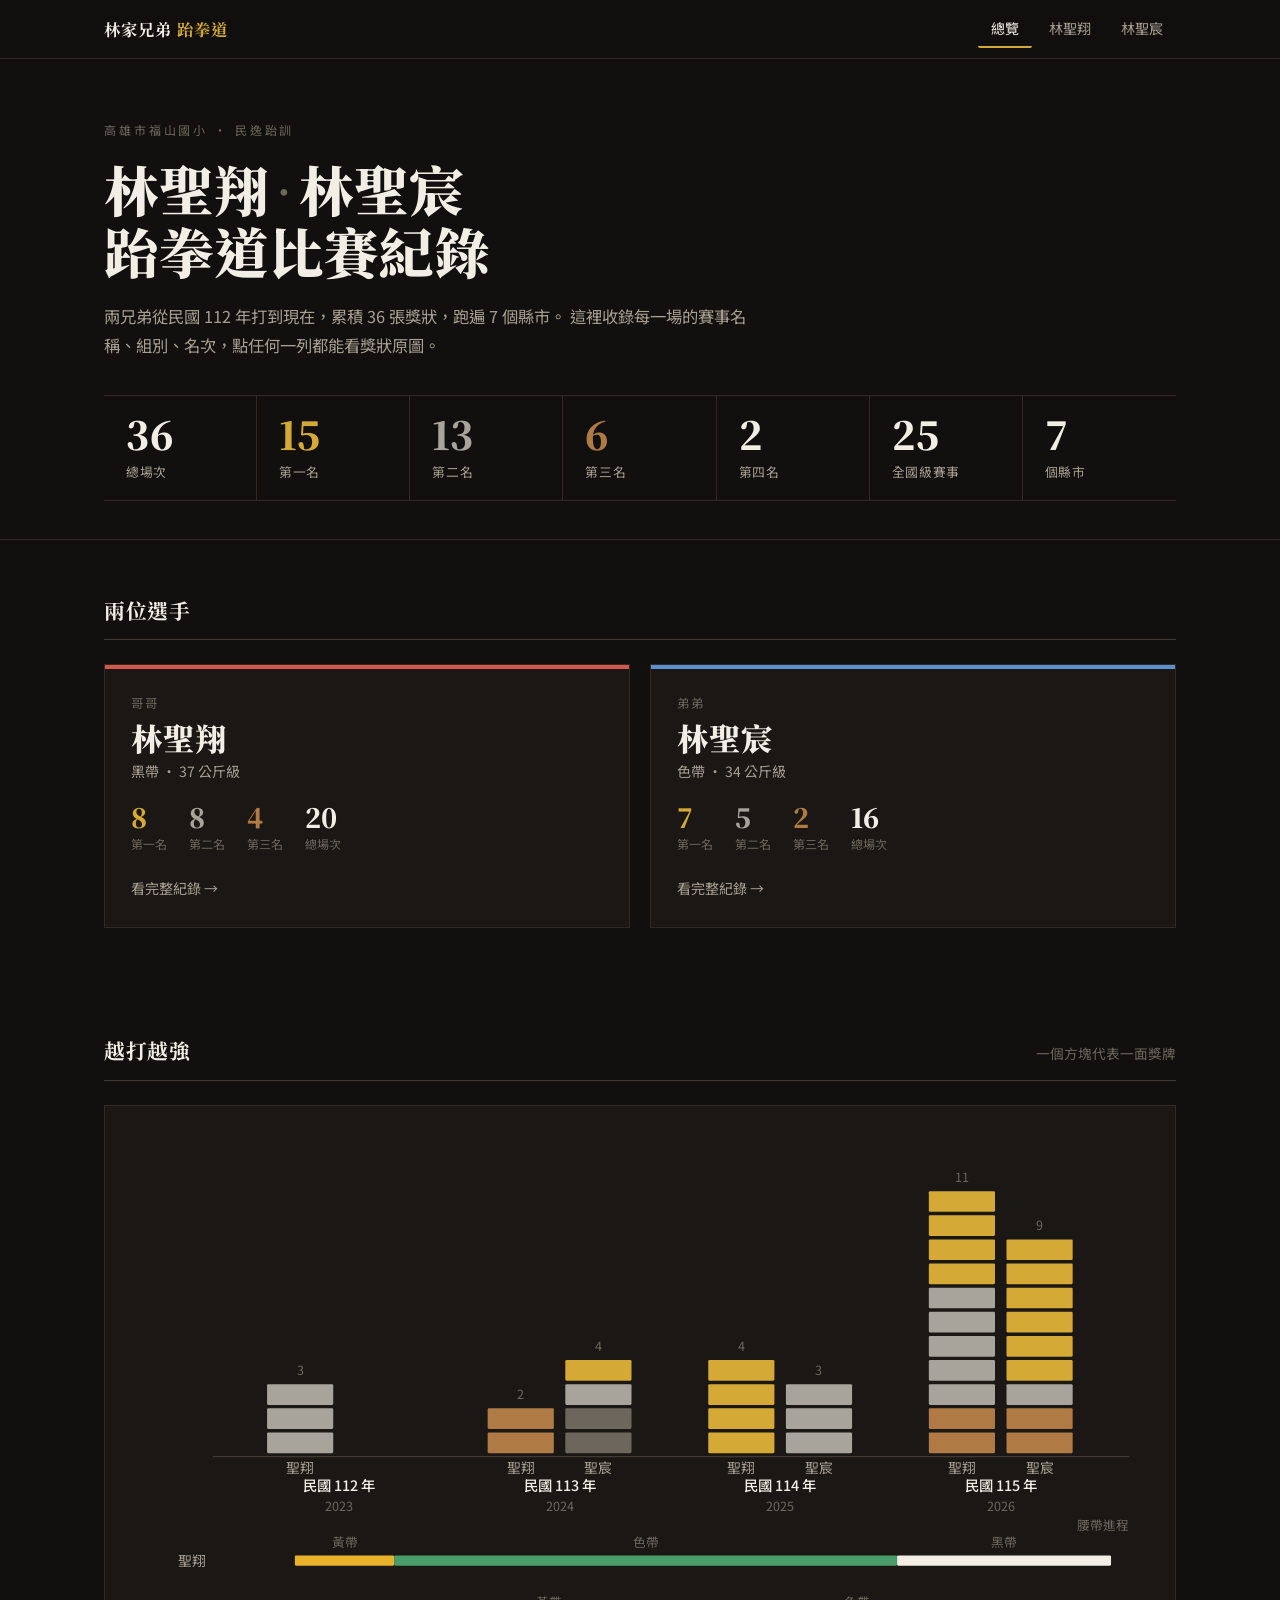
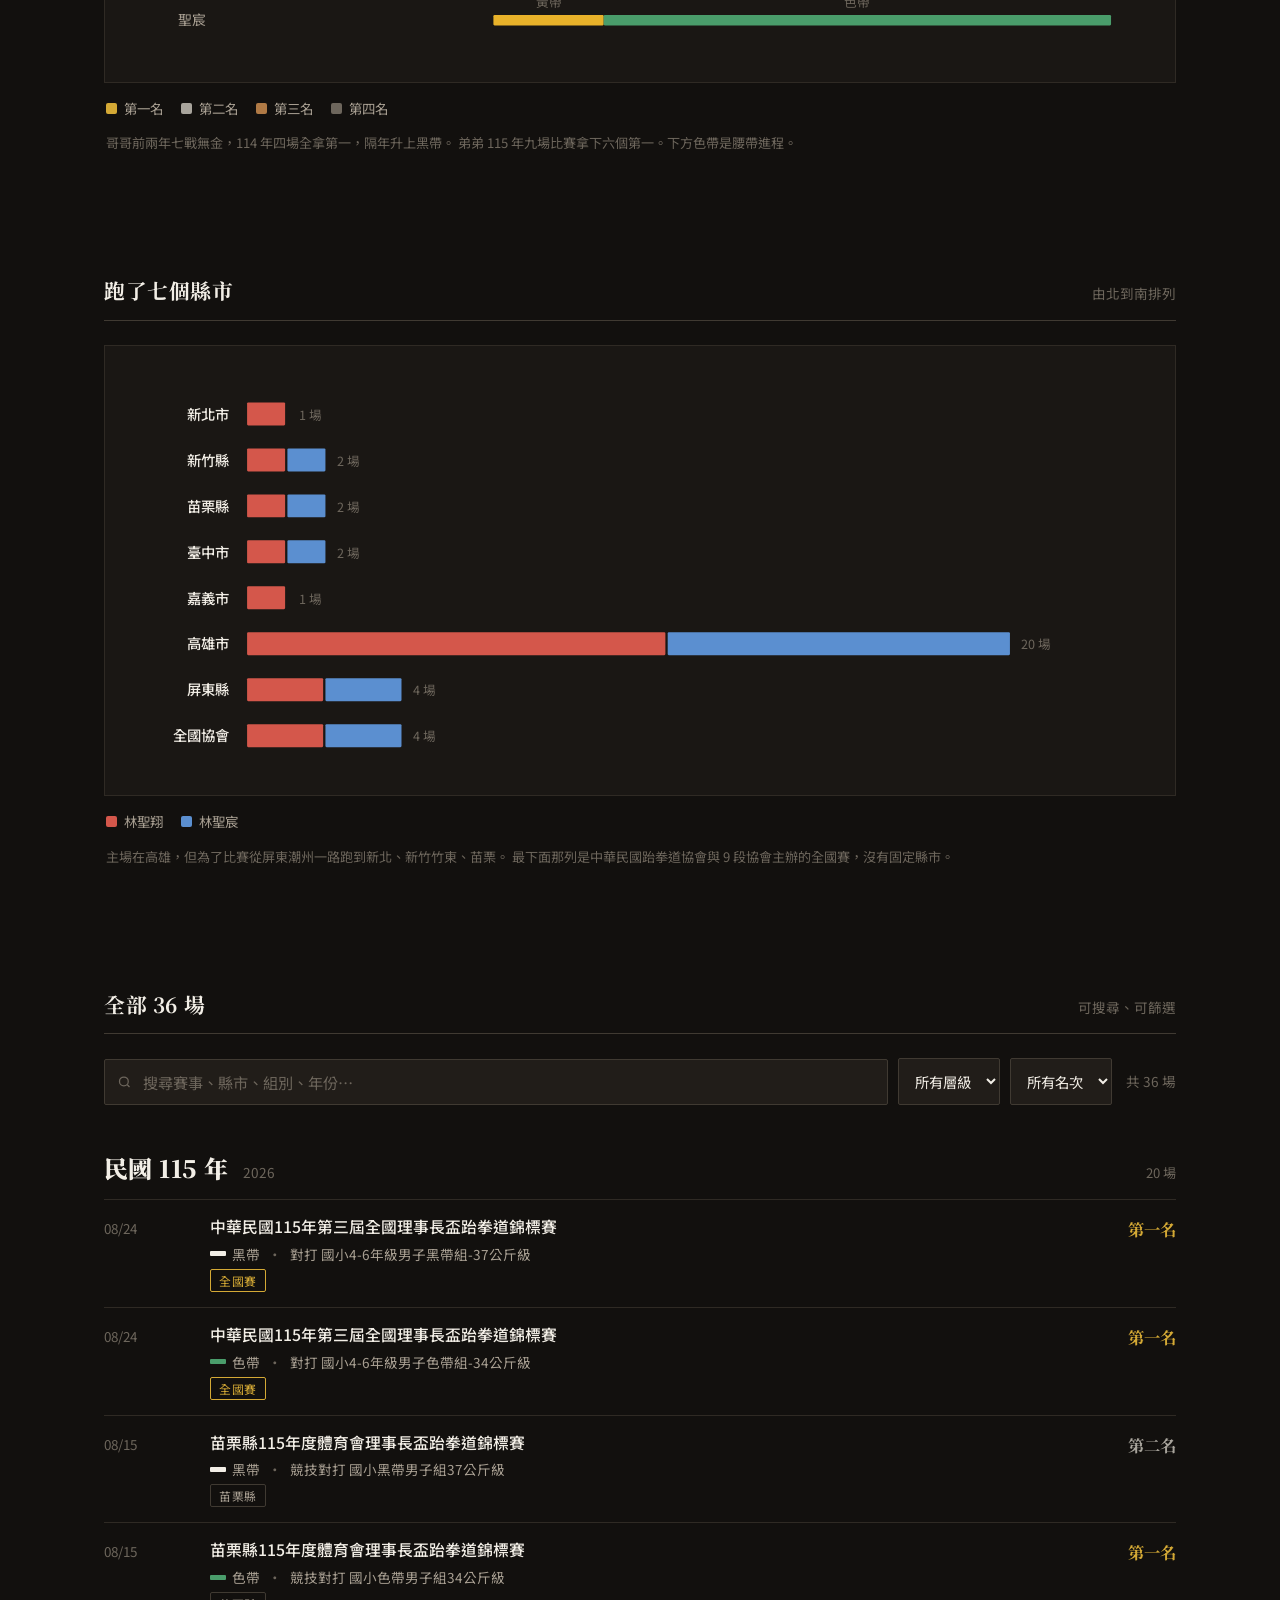
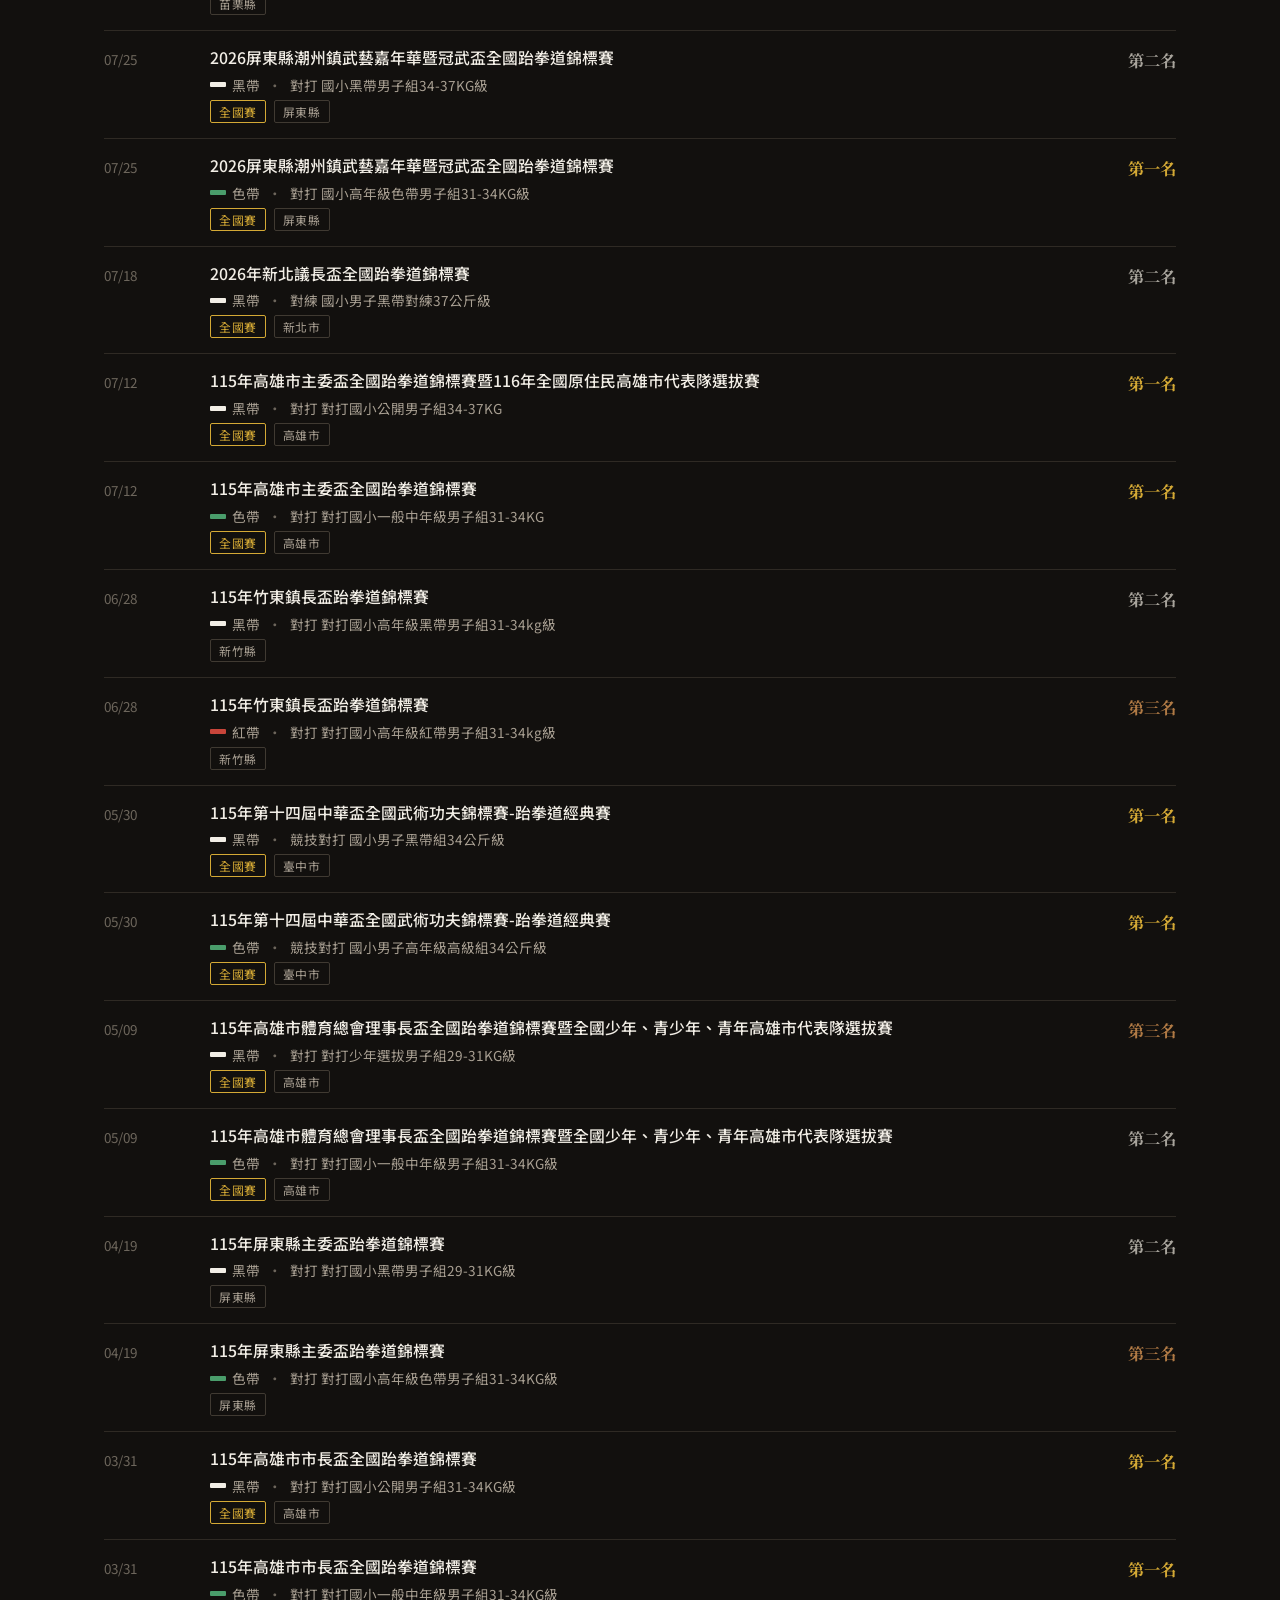
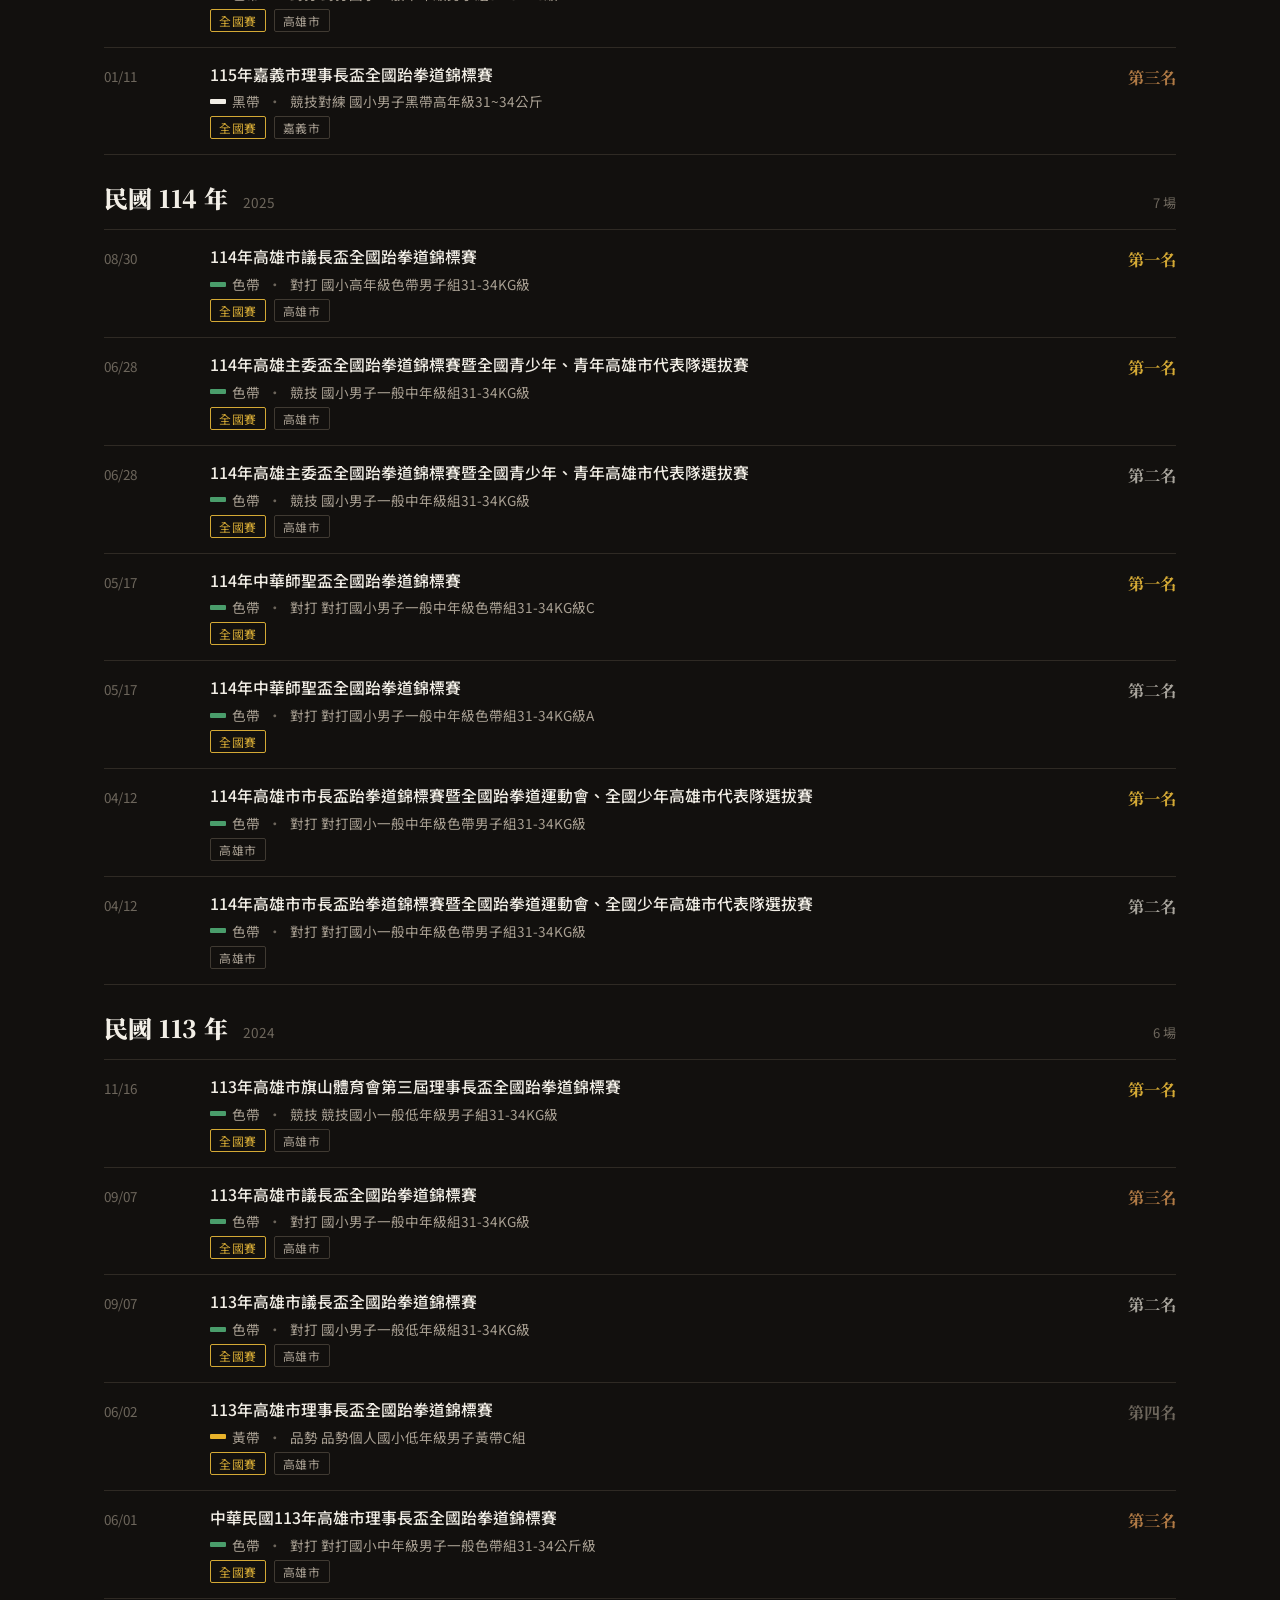
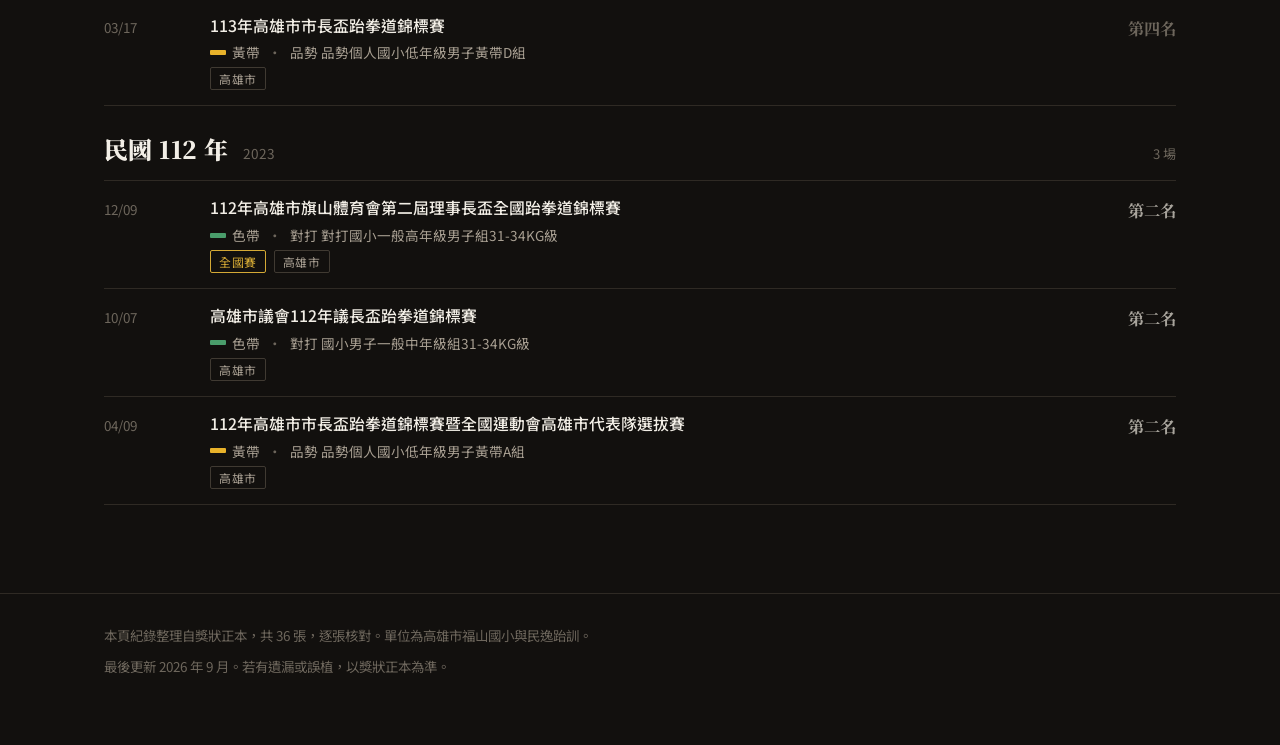
==== docs/index.html @ 6fa34983 "改用 docs 資料夾以支援 GitHub Pages，並加上 SEO 設定 - site/ 改名為 docs/（GitHub Pages 只認根目錄或 docs） - 新圖表：獎牌堆疊 + 腰帶進程" ====
<!doctype html>
<html lang="zh-Hant-TW">
<head>
<meta charset="utf-8">
<meta name="viewport" content="width=device-width,initial-scale=1">
<title>林聖翔 林聖宸 跆拳道比賽紀錄</title>
<meta name="description" content="高雄市福山國小、民逸跆訓，林聖翔與林聖宸兩兄弟民國 112 至 115 年跆拳道比賽獲獎紀錄，共 36 場，橫跨 7 個縣市。每一場都附獎狀原圖。">
<meta property="og:title" content="林聖翔 林聖宸 跆拳道比賽紀錄">
<meta property="og:description" content="高雄市福山國小、民逸跆訓，林聖翔與林聖宸兩兄弟民國 112 至 115 年跆拳道比賽獲獎紀錄，共 36 場，橫跨 7 個縣市。每一場都附獎狀原圖。">
<meta property="og:type" content="profile">
<meta name="robots" content="index,follow">
<link rel="preconnect" href="https://fonts.gstatic.com" crossorigin><link rel="stylesheet" href="https://fonts.googleapis.com/css2?family=Noto+Serif+TC:wght@700;900&family=Noto+Sans+TC:wght@400;500;700&display=swap">
<link rel="canonical" href="https://ruru02044567.github.io/lin-brothers-taekwondo/index.html">
<script type="application/ld+json">{"@context": "https://schema.org", "@type": "WebSite", "name": "林聖翔 林聖宸 跆拳道比賽紀錄", "url": "https://ruru02044567.github.io/lin-brothers-taekwondo/", "inLanguage": "zh-Hant-TW", "about": [{"@type": "Person", "name": "林聖翔"}, {"@type": "Person", "name": "林聖宸"}], "description": "高雄市福山國小、民逸跆訓，林聖翔與林聖宸兩兄弟民國 112 至 115 年跆拳道比賽獲獎紀錄，共 36 場，橫跨 7 個縣市，每一場都附獎狀原圖。"}</script>
<link rel="stylesheet" href="style.css">
</head>
<body>
<header class="topbar"><div class="wrap">
<div class="brand">林家兄弟 <span>跆拳道</span></div>
<nav class="navlinks"><a href="index.html" class="on">總覽</a><a href="lin-sheng-xiang.html">林聖翔</a><a href="lin-sheng-chen.html">林聖宸</a></nav>
</div></header>
<div class="hero"><div class="wrap">
<div class="eyebrow">高雄市福山國小 · 民逸跆訓</div>
<h1>林聖翔<span class="sep">·</span>林聖宸<br>跆拳道比賽紀錄</h1>
<p class="sub">兩兄弟從民國 112 年打到現在，累積 36 張獎狀，跑遍 7 個縣市。
這裡收錄每一場的賽事名稱、組別、名次，點任何一列都能看獎狀原圖。</p>
<div class="stats"><div class="stat"><div class="n">36</div><div class="k">總場次</div></div><div class="stat g"><div class="n">15</div><div class="k">第一名</div></div><div class="stat s"><div class="n">13</div><div class="k">第二名</div></div><div class="stat b"><div class="n">6</div><div class="k">第三名</div></div><div class="stat "><div class="n">2</div><div class="k">第四名</div></div><div class="stat"><div class="n">25</div><div class="k">全國級賽事</div></div><div class="stat"><div class="n">7</div><div class="k">個縣市</div></div></div>
</div></div>

<section><div class="wrap">
<div class="sec-head"><h2>兩位選手</h2></div>
<div class="people"><a class="person h" href="lin-sheng-xiang.html"><div class="role">哥哥</div><div class="nm">林聖翔</div><div class="cur">黑帶 · 37 公斤級</div><div class="med"><div><span class="v r1">8</span><span class="l">第一名</span></div><div><span class="v r2">8</span><span class="l">第二名</span></div><div><span class="v r3">4</span><span class="l">第三名</span></div><div><span class="v">20</span><span class="l">總場次</span></div></div><div class="go">看完整紀錄 &rarr;</div></a><a class="person c" href="lin-sheng-chen.html"><div class="role">弟弟</div><div class="nm">林聖宸</div><div class="cur">色帶 · 34 公斤級</div><div class="med"><div><span class="v r1">7</span><span class="l">第一名</span></div><div><span class="v r2">5</span><span class="l">第二名</span></div><div><span class="v r3">2</span><span class="l">第三名</span></div><div><span class="v">16</span><span class="l">總場次</span></div></div><div class="go">看完整紀錄 &rarr;</div></a></div>
</div></section>

<section><div class="wrap">
<div class="sec-head"><h2>越打越強</h2><span class="hint">一個方塊代表一面獎牌</span></div>
<div class="fig"><svg viewBox="0 0 900 470" role="img" aria-label="兩兄弟逐年獎牌數與腰帶進程">
<line class="ax" x1="78" y1="286" x2="876" y2="286"/>
<text class="lbl" x="188.0" y="316" text-anchor="middle">民國 112 年</text>
<text class="sm" x="188.0" y="333" text-anchor="middle">2023</text>
<rect x="125.4" y="265.0" width="57.6" height="18" fill="var(--silver)" rx="1"/>
<rect x="125.4" y="244.0" width="57.6" height="18" fill="var(--silver)" rx="1"/>
<rect x="125.4" y="223.0" width="57.6" height="18" fill="var(--silver)" rx="1"/>
<text class="sm" x="154.2" y="215.0" text-anchor="middle">3</text>
<text x="154.2" y="300" text-anchor="middle" font-size="11" fill="var(--hong)">聖翔</text>
<text class="lbl" x="380.0" y="316" text-anchor="middle">民國 113 年</text>
<text class="sm" x="380.0" y="333" text-anchor="middle">2024</text>
<rect x="317.4" y="265.0" width="57.6" height="18" fill="var(--bronze)" rx="1"/>
<rect x="317.4" y="244.0" width="57.6" height="18" fill="var(--bronze)" rx="1"/>
<text class="sm" x="346.2" y="236.0" text-anchor="middle">2</text>
<text x="346.2" y="300" text-anchor="middle" font-size="11" fill="var(--hong)">聖翔</text>
<rect x="385.0" y="265.0" width="57.6" height="18" fill="var(--ink3)" rx="1"/>
<rect x="385.0" y="244.0" width="57.6" height="18" fill="var(--ink3)" rx="1"/>
<rect x="385.0" y="223.0" width="57.6" height="18" fill="var(--silver)" rx="1"/>
<rect x="385.0" y="202.0" width="57.6" height="18" fill="var(--gold)" rx="1"/>
<text class="sm" x="413.8" y="194.0" text-anchor="middle">4</text>
<text x="413.8" y="300" text-anchor="middle" font-size="11" fill="var(--chung)">聖宸</text>
<text class="lbl" x="572.0" y="316" text-anchor="middle">民國 114 年</text>
<text class="sm" x="572.0" y="333" text-anchor="middle">2025</text>
<rect x="509.4" y="265.0" width="57.6" height="18" fill="var(--gold)" rx="1"/>
<rect x="509.4" y="244.0" width="57.6" height="18" fill="var(--gold)" rx="1"/>
<rect x="509.4" y="223.0" width="57.6" height="18" fill="var(--gold)" rx="1"/>
<rect x="509.4" y="202.0" width="57.6" height="18" fill="var(--gold)" rx="1"/>
<text class="sm" x="538.2" y="194.0" text-anchor="middle">4</text>
<text x="538.2" y="300" text-anchor="middle" font-size="11" fill="var(--hong)">聖翔</text>
<rect x="577.0" y="265.0" width="57.6" height="18" fill="var(--silver)" rx="1"/>
<rect x="577.0" y="244.0" width="57.6" height="18" fill="var(--silver)" rx="1"/>
<rect x="577.0" y="223.0" width="57.6" height="18" fill="var(--silver)" rx="1"/>
<text class="sm" x="605.8" y="215.0" text-anchor="middle">3</text>
<text x="605.8" y="300" text-anchor="middle" font-size="11" fill="var(--chung)">聖宸</text>
<text class="lbl" x="764.0" y="316" text-anchor="middle">民國 115 年</text>
<text class="sm" x="764.0" y="333" text-anchor="middle">2026</text>
<rect x="701.4" y="265.0" width="57.6" height="18" fill="var(--bronze)" rx="1"/>
<rect x="701.4" y="244.0" width="57.6" height="18" fill="var(--bronze)" rx="1"/>
<rect x="701.4" y="223.0" width="57.6" height="18" fill="var(--silver)" rx="1"/>
<rect x="701.4" y="202.0" width="57.6" height="18" fill="var(--silver)" rx="1"/>
<rect x="701.4" y="181.0" width="57.6" height="18" fill="var(--silver)" rx="1"/>
<rect x="701.4" y="160.0" width="57.6" height="18" fill="var(--silver)" rx="1"/>
<rect x="701.4" y="139.0" width="57.6" height="18" fill="var(--silver)" rx="1"/>
<rect x="701.4" y="118.0" width="57.6" height="18" fill="var(--gold)" rx="1"/>
<rect x="701.4" y="97.0" width="57.6" height="18" fill="var(--gold)" rx="1"/>
<rect x="701.4" y="76.0" width="57.6" height="18" fill="var(--gold)" rx="1"/>
<rect x="701.4" y="55.0" width="57.6" height="18" fill="var(--gold)" rx="1"/>
<text class="sm" x="730.2" y="47.0" text-anchor="middle">11</text>
<text x="730.2" y="300" text-anchor="middle" font-size="11" fill="var(--hong)">聖翔</text>
<rect x="769.0" y="265.0" width="57.6" height="18" fill="var(--bronze)" rx="1"/>
<rect x="769.0" y="244.0" width="57.6" height="18" fill="var(--bronze)" rx="1"/>
<rect x="769.0" y="223.0" width="57.6" height="18" fill="var(--silver)" rx="1"/>
<rect x="769.0" y="202.0" width="57.6" height="18" fill="var(--gold)" rx="1"/>
<rect x="769.0" y="181.0" width="57.6" height="18" fill="var(--gold)" rx="1"/>
<rect x="769.0" y="160.0" width="57.6" height="18" fill="var(--gold)" rx="1"/>
<rect x="769.0" y="139.0" width="57.6" height="18" fill="var(--gold)" rx="1"/>
<rect x="769.0" y="118.0" width="57.6" height="18" fill="var(--gold)" rx="1"/>
<rect x="769.0" y="97.0" width="57.6" height="18" fill="var(--gold)" rx="1"/>
<text class="sm" x="797.8" y="89.0" text-anchor="middle">9</text>
<text x="797.8" y="300" text-anchor="middle" font-size="11" fill="var(--chung)">聖宸</text>
<text class="sm" x="876" y="350" text-anchor="end">腰帶進程</text>
<rect x="149.6" y="372" width="86.4" height="9" fill="#e8b22a" rx="1"/>
<text class="sm" x="192.8" y="365" text-anchor="middle">黃帶</text>
<rect x="236.0" y="372" width="437.8" height="9" fill="#4a9d6b" rx="1"/>
<text class="sm" x="454.9" y="365" text-anchor="middle">色帶</text>
<rect x="673.8" y="372" width="186.2" height="9" fill="#f2eee6" rx="1"/>
<text class="sm" x="766.9" y="365" text-anchor="middle">黑帶</text>
<text x="72" y="381" text-anchor="end" font-size="11.5" fill="var(--hong)">聖翔</text>
<rect x="322.4" y="424" width="96.0" height="9" fill="#e8b22a" rx="1"/>
<text class="sm" x="370.4" y="417" text-anchor="middle">黃帶</text>
<rect x="418.4" y="424" width="441.6" height="9" fill="#4a9d6b" rx="1"/>
<text class="sm" x="639.2" y="417" text-anchor="middle">色帶</text>
<text x="72" y="433" text-anchor="end" font-size="11.5" fill="var(--chung)">聖宸</text>
</svg></div>
<div class="legend">
<span><i style="background:var(--gold)"></i>第一名</span>
<span><i style="background:var(--silver)"></i>第二名</span>
<span><i style="background:var(--bronze)"></i>第三名</span>
<span><i style="background:var(--ink3)"></i>第四名</span>
</div>
<p class="figcap">哥哥前兩年七戰無金，114 年四場全拿第一，隔年升上黑帶。
弟弟 115 年九場比賽拿下六個第一。下方色帶是腰帶進程。</p>
</div></section>

<section><div class="wrap">
<div class="sec-head"><h2>跑了七個縣市</h2><span class="hint">由北到南排列</span></div>
<div class="fig"><svg viewBox="0 0 900 360" role="img" aria-label="各縣市比賽場次">
<text class="lbl" x="92" y="45" text-anchor="end">新北市</text>
<rect x="108" y="30" width="33.1" height="20" fill="var(--hong)" rx="1"/>
<text class="sm" x="153.1" y="45">1 場</text>
<text class="lbl" x="92" y="85" text-anchor="end">新竹縣</text>
<rect x="108" y="70" width="33.1" height="20" fill="var(--hong)" rx="1"/>
<rect x="143.1" y="70" width="33.1" height="20" fill="var(--chung)" rx="1"/>
<text class="sm" x="186.2" y="85">2 場</text>
<text class="lbl" x="92" y="125" text-anchor="end">苗栗縣</text>
<rect x="108" y="110" width="33.1" height="20" fill="var(--hong)" rx="1"/>
<rect x="143.1" y="110" width="33.1" height="20" fill="var(--chung)" rx="1"/>
<text class="sm" x="186.2" y="125">2 場</text>
<text class="lbl" x="92" y="165" text-anchor="end">臺中市</text>
<rect x="108" y="150" width="33.1" height="20" fill="var(--hong)" rx="1"/>
<rect x="143.1" y="150" width="33.1" height="20" fill="var(--chung)" rx="1"/>
<text class="sm" x="186.2" y="165">2 場</text>
<text class="lbl" x="92" y="205" text-anchor="end">嘉義市</text>
<rect x="108" y="190" width="33.1" height="20" fill="var(--hong)" rx="1"/>
<text class="sm" x="153.1" y="205">1 場</text>
<text class="lbl" x="92" y="245" text-anchor="end">高雄市</text>
<rect x="108" y="230" width="364.1" height="20" fill="var(--hong)" rx="1"/>
<rect x="474.1" y="230" width="297.9" height="20" fill="var(--chung)" rx="1"/>
<text class="sm" x="782.0" y="245">20 場</text>
<text class="lbl" x="92" y="285" text-anchor="end">屏東縣</text>
<rect x="108" y="270" width="66.2" height="20" fill="var(--hong)" rx="1"/>
<rect x="176.2" y="270" width="66.2" height="20" fill="var(--chung)" rx="1"/>
<text class="sm" x="252.4" y="285">4 場</text>
<text class="lbl" x="92" y="325" text-anchor="end">全國協會</text>
<rect x="108" y="310" width="66.2" height="20" fill="var(--hong)" rx="1"/>
<rect x="176.2" y="310" width="66.2" height="20" fill="var(--chung)" rx="1"/>
<text class="sm" x="252.4" y="325">4 場</text>
</svg></div>
<div class="legend">
<span><i style="background:var(--hong)"></i>林聖翔</span>
<span><i style="background:var(--chung)"></i>林聖宸</span>
</div>
<p class="figcap">主場在高雄，但為了比賽從屏東潮州一路跑到新北、新竹竹東、苗栗。
最下面那列是中華民國跆拳道協會與 9 段協會主辦的全國賽，沒有固定縣市。</p>
</div></section>

<section><div class="wrap">
<div class="sec-head"><h2>全部 36 場</h2><span class="hint">可搜尋、可篩選</span></div>
<div class="tools"><label class="search"><svg viewBox="0 0 24 24" aria-hidden="true"><circle cx="11" cy="11" r="7"/><path d="M20 20l-3.5-3.5"/></svg><input type="search" id="q" placeholder="搜尋賽事、縣市、組別、年份…" aria-label="搜尋兩兄弟的比賽紀錄"></label><select id="fLevel" aria-label="賽事層級"><option value="">所有層級</option><option>全國賽</option><option>市級</option><option>縣級</option><option>鎮級</option></select><select id="fRank" aria-label="名次"><option value="">所有名次</option><option value="1">第一名</option><option value="2">第二名</option><option value="3">第三名</option><option value="4">第四名</option></select><span class="count" id="count"></span></div>
<div id="list"><div class="year-block" data-year="115">
<div class="year-head"><span class="y">民國 115 年</span><span class="ce">2026</span><span class="cnt">20 場</span></div>
<button class="item" data-id="X20" data-search="中華民國115年第三屆全國理事長盃跆拳道錦標賽 國小4-6年級男子黑帶組-37公斤級 中華民國跆拳道協會 高雄市福山國小 對打 黑帶 第一名 115 2026 2026-08-24" data-level="全國賽" data-rank="1"><span class="date">08/24</span><span class="body"><span class="ev">中華民國115年第三屆全國理事長盃跆拳道錦標賽</span><span class="meta"><span class="belt black"><i></i>黑帶</span><span class="dot">·</span>對打 國小4-6年級男子黑帶組-37公斤級</span><span class="meta"><span class="chip natl">全國賽</span></span></span><span class="rank r1">第一名</span></button>
<button class="item" data-id="C16" data-search="中華民國115年第三屆全國理事長盃跆拳道錦標賽 國小4-6年級男子色帶組-34公斤級 中華民國跆拳道協會 高雄市福山國小 對打 色帶 第一名 115 2026 2026-08-24" data-level="全國賽" data-rank="1"><span class="date">08/24</span><span class="body"><span class="ev">中華民國115年第三屆全國理事長盃跆拳道錦標賽</span><span class="meta"><span class="belt color"><i></i>色帶</span><span class="dot">·</span>對打 國小4-6年級男子色帶組-34公斤級</span><span class="meta"><span class="chip natl">全國賽</span></span></span><span class="rank r1">第一名</span></button>
<button class="item" data-id="X19" data-search="苗栗縣115年度體育會理事長盃跆拳道錦標賽 國小黑帶男子組37公斤級 苗栗縣體育會 苗栗縣 民逸跆訓 競技對打 黑帶 第二名 115 2026 2026-08-15" data-level="縣級" data-rank="2"><span class="date">08/15</span><span class="body"><span class="ev">苗栗縣115年度體育會理事長盃跆拳道錦標賽</span><span class="meta"><span class="belt black"><i></i>黑帶</span><span class="dot">·</span>競技對打 國小黑帶男子組37公斤級</span><span class="meta"><span class="chip">苗栗縣</span></span></span><span class="rank r2">第二名</span></button>
<button class="item" data-id="C15" data-search="苗栗縣115年度體育會理事長盃跆拳道錦標賽 國小色帶男子組34公斤級 苗栗縣體育會 苗栗縣 民逸跆訓 競技對打 色帶 第一名 115 2026 2026-08-15" data-level="縣級" data-rank="1"><span class="date">08/15</span><span class="body"><span class="ev">苗栗縣115年度體育會理事長盃跆拳道錦標賽</span><span class="meta"><span class="belt color"><i></i>色帶</span><span class="dot">·</span>競技對打 國小色帶男子組34公斤級</span><span class="meta"><span class="chip">苗栗縣</span></span></span><span class="rank r1">第一名</span></button>
<button class="item" data-id="X18" data-search="2026屏東縣潮州鎮武藝嘉年華暨冠武盃全國跆拳道錦標賽 國小黑帶男子組34-37KG級 屏東縣潮州鎮公所 屏東縣 民逸跆訓 對打 黑帶 第二名 115 2026 2026-07-25" data-level="全國賽" data-rank="2"><span class="date">07/25</span><span class="body"><span class="ev">2026屏東縣潮州鎮武藝嘉年華暨冠武盃全國跆拳道錦標賽</span><span class="meta"><span class="belt black"><i></i>黑帶</span><span class="dot">·</span>對打 國小黑帶男子組34-37KG級</span><span class="meta"><span class="chip natl">全國賽</span><span class="chip">屏東縣</span></span></span><span class="rank r2">第二名</span></button>
<button class="item" data-id="C14" data-search="2026屏東縣潮州鎮武藝嘉年華暨冠武盃全國跆拳道錦標賽 國小高年級色帶男子組31-34KG級 屏東縣潮州鎮公所 屏東縣 民逸跆訓 對打 色帶 第一名 115 2026 2026-07-25" data-level="全國賽" data-rank="1"><span class="date">07/25</span><span class="body"><span class="ev">2026屏東縣潮州鎮武藝嘉年華暨冠武盃全國跆拳道錦標賽</span><span class="meta"><span class="belt color"><i></i>色帶</span><span class="dot">·</span>對打 國小高年級色帶男子組31-34KG級</span><span class="meta"><span class="chip natl">全國賽</span><span class="chip">屏東縣</span></span></span><span class="rank r1">第一名</span></button>
<button class="item" data-id="X17" data-search="2026年新北議長盃全國跆拳道錦標賽 國小男子黑帶對練37公斤級 新北市議會 新北市 民逸跆訓 對練 黑帶 第二名 115 2026 2026-07-18" data-level="全國賽" data-rank="2"><span class="date">07/18</span><span class="body"><span class="ev">2026年新北議長盃全國跆拳道錦標賽</span><span class="meta"><span class="belt black"><i></i>黑帶</span><span class="dot">·</span>對練 國小男子黑帶對練37公斤級</span><span class="meta"><span class="chip natl">全國賽</span><span class="chip">新北市</span></span></span><span class="rank r2">第二名</span></button>
<button class="item" data-id="X16" data-search="115年高雄市主委盃全國跆拳道錦標賽暨116年全國原住民高雄市代表隊選拔賽 對打國小公開男子組34-37KG 高雄市體育總會跆拳道委員會 高雄市 福山國小 對打 黑帶 第一名 115 2026 2026-07-12" data-level="全國賽" data-rank="1"><span class="date">07/12</span><span class="body"><span class="ev">115年高雄市主委盃全國跆拳道錦標賽暨116年全國原住民高雄市代表隊選拔賽</span><span class="meta"><span class="belt black"><i></i>黑帶</span><span class="dot">·</span>對打 對打國小公開男子組34-37KG</span><span class="meta"><span class="chip natl">全國賽</span><span class="chip">高雄市</span></span></span><span class="rank r1">第一名</span></button>
<button class="item" data-id="C13" data-search="115年高雄市主委盃全國跆拳道錦標賽 對打國小一般中年級男子組31-34KG 高雄市體育總會跆拳道委員會 高雄市 福山國小 對打 色帶 第一名 115 2026 2026-07-12" data-level="全國賽" data-rank="1"><span class="date">07/12</span><span class="body"><span class="ev">115年高雄市主委盃全國跆拳道錦標賽</span><span class="meta"><span class="belt color"><i></i>色帶</span><span class="dot">·</span>對打 對打國小一般中年級男子組31-34KG</span><span class="meta"><span class="chip natl">全國賽</span><span class="chip">高雄市</span></span></span><span class="rank r1">第一名</span></button>
<button class="item" data-id="X15" data-search="115年竹東鎮長盃跆拳道錦標賽 對打國小高年級黑帶男子組31-34kg級 竹東鎮公所 新竹縣 民逸跆訓 對打 黑帶 第二名 115 2026 2026-06-28" data-level="鎮級" data-rank="2"><span class="date">06/28</span><span class="body"><span class="ev">115年竹東鎮長盃跆拳道錦標賽</span><span class="meta"><span class="belt black"><i></i>黑帶</span><span class="dot">·</span>對打 對打國小高年級黑帶男子組31-34kg級</span><span class="meta"><span class="chip">新竹縣</span></span></span><span class="rank r2">第二名</span></button>
<button class="item" data-id="C12" data-search="115年竹東鎮長盃跆拳道錦標賽 對打國小高年級紅帶男子組31-34kg級 竹東鎮公所 新竹縣 民逸跆訓 對打 紅帶 第三名 115 2026 2026-06-28" data-level="鎮級" data-rank="3"><span class="date">06/28</span><span class="body"><span class="ev">115年竹東鎮長盃跆拳道錦標賽</span><span class="meta"><span class="belt red"><i></i>紅帶</span><span class="dot">·</span>對打 對打國小高年級紅帶男子組31-34kg級</span><span class="meta"><span class="chip">新竹縣</span></span></span><span class="rank r3">第三名</span></button>
<button class="item" data-id="X14" data-search="115年第十四屆中華盃全國武術功夫錦標賽-跆拳道經典賽 國小男子黑帶組34公斤級 臺中市少林詠春拳協會 臺中市 民逸跆訓 競技對打 黑帶 第一名 115 2026 2026-05-30" data-level="全國賽" data-rank="1"><span class="date">05/30</span><span class="body"><span class="ev">115年第十四屆中華盃全國武術功夫錦標賽-跆拳道經典賽</span><span class="meta"><span class="belt black"><i></i>黑帶</span><span class="dot">·</span>競技對打 國小男子黑帶組34公斤級</span><span class="meta"><span class="chip natl">全國賽</span><span class="chip">臺中市</span></span></span><span class="rank r1">第一名</span></button>
<button class="item" data-id="C11" data-search="115年第十四屆中華盃全國武術功夫錦標賽-跆拳道經典賽 國小男子高年級高級組34公斤級 臺中市少林詠春拳協會 臺中市 民逸跆訓 競技對打 色帶 第一名 115 2026 2026-05-30" data-level="全國賽" data-rank="1"><span class="date">05/30</span><span class="body"><span class="ev">115年第十四屆中華盃全國武術功夫錦標賽-跆拳道經典賽</span><span class="meta"><span class="belt color"><i></i>色帶</span><span class="dot">·</span>競技對打 國小男子高年級高級組34公斤級</span><span class="meta"><span class="chip natl">全國賽</span><span class="chip">臺中市</span></span></span><span class="rank r1">第一名</span></button>
<button class="item" data-id="X13" data-search="115年高雄市體育總會理事長盃全國跆拳道錦標賽暨全國少年、青少年、青年高雄市代表隊選拔賽 對打少年選拔男子組29-31KG級 高雄市體育總會 高雄市 民逸跆訓 對打 黑帶 第三名 115 2026 2026-05-09" data-level="全國賽" data-rank="3"><span class="date">05/09</span><span class="body"><span class="ev">115年高雄市體育總會理事長盃全國跆拳道錦標賽暨全國少年、青少年、青年高雄市代表隊選拔賽</span><span class="meta"><span class="belt black"><i></i>黑帶</span><span class="dot">·</span>對打 對打少年選拔男子組29-31KG級</span><span class="meta"><span class="chip natl">全國賽</span><span class="chip">高雄市</span></span></span><span class="rank r3">第三名</span></button>
<button class="item" data-id="C10" data-search="115年高雄市體育總會理事長盃全國跆拳道錦標賽暨全國少年、青少年、青年高雄市代表隊選拔賽 對打國小一般中年級男子組31-34KG級 高雄市體育總會 高雄市 福山國小 對打 色帶 第二名 115 2026 2026-05-09" data-level="全國賽" data-rank="2"><span class="date">05/09</span><span class="body"><span class="ev">115年高雄市體育總會理事長盃全國跆拳道錦標賽暨全國少年、青少年、青年高雄市代表隊選拔賽</span><span class="meta"><span class="belt color"><i></i>色帶</span><span class="dot">·</span>對打 對打國小一般中年級男子組31-34KG級</span><span class="meta"><span class="chip natl">全國賽</span><span class="chip">高雄市</span></span></span><span class="rank r2">第二名</span></button>
<button class="item" data-id="X12" data-search="115年屏東縣主委盃跆拳道錦標賽 對打國小黑帶男子組29-31KG級 屏東縣政府 屏東縣 民逸跆訓 對打 黑帶 第二名 115 2026 2026-04-19" data-level="縣級" data-rank="2"><span class="date">04/19</span><span class="body"><span class="ev">115年屏東縣主委盃跆拳道錦標賽</span><span class="meta"><span class="belt black"><i></i>黑帶</span><span class="dot">·</span>對打 對打國小黑帶男子組29-31KG級</span><span class="meta"><span class="chip">屏東縣</span></span></span><span class="rank r2">第二名</span></button>
<button class="item" data-id="C09" data-search="115年屏東縣主委盃跆拳道錦標賽 對打國小高年級色帶男子組31-34KG級 屏東縣政府 屏東縣 民逸跆訓 對打 色帶 第三名 115 2026 2026-04-19" data-level="縣級" data-rank="3"><span class="date">04/19</span><span class="body"><span class="ev">115年屏東縣主委盃跆拳道錦標賽</span><span class="meta"><span class="belt color"><i></i>色帶</span><span class="dot">·</span>對打 對打國小高年級色帶男子組31-34KG級</span><span class="meta"><span class="chip">屏東縣</span></span></span><span class="rank r3">第三名</span></button>
<button class="item" data-id="X11" data-search="115年高雄市市長盃全國跆拳道錦標賽 對打國小公開男子組31-34KG級 高雄市運動發展局 高雄市 福山國小 對打 黑帶 第一名 115 2026 2026-03-31" data-level="全國賽" data-rank="1"><span class="date">03/31</span><span class="body"><span class="ev">115年高雄市市長盃全國跆拳道錦標賽</span><span class="meta"><span class="belt black"><i></i>黑帶</span><span class="dot">·</span>對打 對打國小公開男子組31-34KG級</span><span class="meta"><span class="chip natl">全國賽</span><span class="chip">高雄市</span></span></span><span class="rank r1">第一名</span></button>
<button class="item" data-id="C08" data-search="115年高雄市市長盃全國跆拳道錦標賽 對打國小一般中年級男子組31-34KG級 高雄市運動發展局 高雄市 福山國小 對打 色帶 第一名 115 2026 2026-03-31" data-level="全國賽" data-rank="1"><span class="date">03/31</span><span class="body"><span class="ev">115年高雄市市長盃全國跆拳道錦標賽</span><span class="meta"><span class="belt color"><i></i>色帶</span><span class="dot">·</span>對打 對打國小一般中年級男子組31-34KG級</span><span class="meta"><span class="chip natl">全國賽</span><span class="chip">高雄市</span></span></span><span class="rank r1">第一名</span></button>
<button class="item" data-id="X10" data-search="115年嘉義市理事長盃全國跆拳道錦標賽 國小男子黑帶高年級31~34公斤 嘉義市政府 嘉義市 民逸跆訓 競技對練 黑帶 第三名 115 2026 2026-01-11" data-level="全國賽" data-rank="3"><span class="date">01/11</span><span class="body"><span class="ev">115年嘉義市理事長盃全國跆拳道錦標賽</span><span class="meta"><span class="belt black"><i></i>黑帶</span><span class="dot">·</span>競技對練 國小男子黑帶高年級31~34公斤</span><span class="meta"><span class="chip natl">全國賽</span><span class="chip">嘉義市</span></span></span><span class="rank r3">第三名</span></button>
</div>
<div class="year-block" data-year="114">
<div class="year-head"><span class="y">民國 114 年</span><span class="ce">2025</span><span class="cnt">7 場</span></div>
<button class="item" data-id="X09" data-search="114年高雄市議長盃全國跆拳道錦標賽 國小高年級色帶男子組31-34KG級 高雄市議會 高雄市 福山國小 對打 色帶 第一名 114 2025 2025-08-30" data-level="全國賽" data-rank="1"><span class="date">08/30</span><span class="body"><span class="ev">114年高雄市議長盃全國跆拳道錦標賽</span><span class="meta"><span class="belt color"><i></i>色帶</span><span class="dot">·</span>對打 國小高年級色帶男子組31-34KG級</span><span class="meta"><span class="chip natl">全國賽</span><span class="chip">高雄市</span></span></span><span class="rank r1">第一名</span></button>
<button class="item" data-id="X08" data-search="114年高雄主委盃全國跆拳道錦標賽暨全國青少年、青年高雄市代表隊選拔賽 國小男子一般中年級組31-34KG級 高雄市體育總會跆拳道委員會 高雄市 民逸跆訓福山國小 競技 色帶 第一名 114 2025 2025-06-28" data-level="全國賽" data-rank="1"><span class="date">06/28</span><span class="body"><span class="ev">114年高雄主委盃全國跆拳道錦標賽暨全國青少年、青年高雄市代表隊選拔賽</span><span class="meta"><span class="belt color"><i></i>色帶</span><span class="dot">·</span>競技 國小男子一般中年級組31-34KG級</span><span class="meta"><span class="chip natl">全國賽</span><span class="chip">高雄市</span></span></span><span class="rank r1">第一名</span></button>
<button class="item" data-id="C07" data-search="114年高雄主委盃全國跆拳道錦標賽暨全國青少年、青年高雄市代表隊選拔賽 國小男子一般中年級組31-34KG級 高雄市體育總會跆拳道委員會 高雄市 民逸跆訓福山國小 競技 色帶 第二名 114 2025 2025-06-28" data-level="全國賽" data-rank="2"><span class="date">06/28</span><span class="body"><span class="ev">114年高雄主委盃全國跆拳道錦標賽暨全國青少年、青年高雄市代表隊選拔賽</span><span class="meta"><span class="belt color"><i></i>色帶</span><span class="dot">·</span>競技 國小男子一般中年級組31-34KG級</span><span class="meta"><span class="chip natl">全國賽</span><span class="chip">高雄市</span></span></span><span class="rank r2">第二名</span></button>
<button class="item" data-id="X07" data-search="114年中華師聖盃全國跆拳道錦標賽 對打國小男子一般中年級色帶組31-34KG級C 中華跆拳道9段協會 民逸跆訓 對打 色帶 第一名 114 2025 2025-05-17" data-level="全國賽" data-rank="1"><span class="date">05/17</span><span class="body"><span class="ev">114年中華師聖盃全國跆拳道錦標賽</span><span class="meta"><span class="belt color"><i></i>色帶</span><span class="dot">·</span>對打 對打國小男子一般中年級色帶組31-34KG級C</span><span class="meta"><span class="chip natl">全國賽</span></span></span><span class="rank r1">第一名</span></button>
<button class="item" data-id="C06" data-search="114年中華師聖盃全國跆拳道錦標賽 對打國小男子一般中年級色帶組31-34KG級A 中華跆拳道9段協會 民逸跆訓 對打 色帶 第二名 114 2025 2025-05-17" data-level="全國賽" data-rank="2"><span class="date">05/17</span><span class="body"><span class="ev">114年中華師聖盃全國跆拳道錦標賽</span><span class="meta"><span class="belt color"><i></i>色帶</span><span class="dot">·</span>對打 對打國小男子一般中年級色帶組31-34KG級A</span><span class="meta"><span class="chip natl">全國賽</span></span></span><span class="rank r2">第二名</span></button>
<button class="item" data-id="X06" data-search="114年高雄市市長盃跆拳道錦標賽暨全國跆拳道運動會、全國少年高雄市代表隊選拔賽 對打國小一般中年級色帶男子組31-34KG級 高雄市政府 高雄市 福山國小 對打 色帶 第一名 114 2025 2025-04-12" data-level="市級" data-rank="1"><span class="date">04/12</span><span class="body"><span class="ev">114年高雄市市長盃跆拳道錦標賽暨全國跆拳道運動會、全國少年高雄市代表隊選拔賽</span><span class="meta"><span class="belt color"><i></i>色帶</span><span class="dot">·</span>對打 對打國小一般中年級色帶男子組31-34KG級</span><span class="meta"><span class="chip">高雄市</span></span></span><span class="rank r1">第一名</span></button>
<button class="item" data-id="C05" data-search="114年高雄市市長盃跆拳道錦標賽暨全國跆拳道運動會、全國少年高雄市代表隊選拔賽 對打國小一般中年級色帶男子組31-34KG級 高雄市政府 高雄市 福山國小 對打 色帶 第二名 114 2025 2025-04-12" data-level="市級" data-rank="2"><span class="date">04/12</span><span class="body"><span class="ev">114年高雄市市長盃跆拳道錦標賽暨全國跆拳道運動會、全國少年高雄市代表隊選拔賽</span><span class="meta"><span class="belt color"><i></i>色帶</span><span class="dot">·</span>對打 對打國小一般中年級色帶男子組31-34KG級</span><span class="meta"><span class="chip">高雄市</span></span></span><span class="rank r2">第二名</span></button>
</div>
<div class="year-block" data-year="113">
<div class="year-head"><span class="y">民國 113 年</span><span class="ce">2024</span><span class="cnt">6 場</span></div>
<button class="item" data-id="C04" data-search="113年高雄市旗山體育會第三屆理事長盃全國跆拳道錦標賽 競技國小一般低年級男子組31-34KG級 高雄市旗山體育會 高雄市 福山國小 競技 色帶 第一名 113 2024 2024-11-16" data-level="全國賽" data-rank="1"><span class="date">11/16</span><span class="body"><span class="ev">113年高雄市旗山體育會第三屆理事長盃全國跆拳道錦標賽</span><span class="meta"><span class="belt color"><i></i>色帶</span><span class="dot">·</span>競技 競技國小一般低年級男子組31-34KG級</span><span class="meta"><span class="chip natl">全國賽</span><span class="chip">高雄市</span></span></span><span class="rank r1">第一名</span></button>
<button class="item" data-id="X05" data-search="113年高雄市議長盃全國跆拳道錦標賽 國小男子一般中年級組31-34KG級 高雄市議會 高雄市 民逸跆訓 對打 色帶 第三名 113 2024 2024-09-07" data-level="全國賽" data-rank="3"><span class="date">09/07</span><span class="body"><span class="ev">113年高雄市議長盃全國跆拳道錦標賽</span><span class="meta"><span class="belt color"><i></i>色帶</span><span class="dot">·</span>對打 國小男子一般中年級組31-34KG級</span><span class="meta"><span class="chip natl">全國賽</span><span class="chip">高雄市</span></span></span><span class="rank r3">第三名</span></button>
<button class="item" data-id="C03" data-search="113年高雄市議長盃全國跆拳道錦標賽 國小男子一般低年級組31-34KG級 高雄市議會 高雄市 民逸跆訓 對打 色帶 第二名 113 2024 2024-09-07" data-level="全國賽" data-rank="2"><span class="date">09/07</span><span class="body"><span class="ev">113年高雄市議長盃全國跆拳道錦標賽</span><span class="meta"><span class="belt color"><i></i>色帶</span><span class="dot">·</span>對打 國小男子一般低年級組31-34KG級</span><span class="meta"><span class="chip natl">全國賽</span><span class="chip">高雄市</span></span></span><span class="rank r2">第二名</span></button>
<button class="item" data-id="C02" data-search="113年高雄市理事長盃全國跆拳道錦標賽 品勢個人國小低年級男子黃帶C組 高雄市體育總會 高雄市 福山國小 品勢 黃帶 第四名 113 2024 2024-06-02" data-level="全國賽" data-rank="4"><span class="date">06/02</span><span class="body"><span class="ev">113年高雄市理事長盃全國跆拳道錦標賽</span><span class="meta"><span class="belt yellow"><i></i>黃帶</span><span class="dot">·</span>品勢 品勢個人國小低年級男子黃帶C組</span><span class="meta"><span class="chip natl">全國賽</span><span class="chip">高雄市</span></span></span><span class="rank r4">第四名</span></button>
<button class="item" data-id="X04" data-search="中華民國113年高雄市理事長盃全國跆拳道錦標賽 對打國小中年級男子一般色帶組31-34公斤級 高雄市體育總會 高雄市 福山國小 對打 色帶 第三名 113 2024 2024-06-01" data-level="全國賽" data-rank="3"><span class="date">06/01</span><span class="body"><span class="ev">中華民國113年高雄市理事長盃全國跆拳道錦標賽</span><span class="meta"><span class="belt color"><i></i>色帶</span><span class="dot">·</span>對打 對打國小中年級男子一般色帶組31-34公斤級</span><span class="meta"><span class="chip natl">全國賽</span><span class="chip">高雄市</span></span></span><span class="rank r3">第三名</span></button>
<button class="item" data-id="C01" data-search="113年高雄市市長盃跆拳道錦標賽 品勢個人國小低年級男子黃帶D組 高雄市運動發展局 高雄市 福山國小 品勢 黃帶 第四名 113 2024 2024-03-17" data-level="市級" data-rank="4"><span class="date">03/17</span><span class="body"><span class="ev">113年高雄市市長盃跆拳道錦標賽</span><span class="meta"><span class="belt yellow"><i></i>黃帶</span><span class="dot">·</span>品勢 品勢個人國小低年級男子黃帶D組</span><span class="meta"><span class="chip">高雄市</span></span></span><span class="rank r4">第四名</span></button>
</div>
<div class="year-block" data-year="112">
<div class="year-head"><span class="y">民國 112 年</span><span class="ce">2023</span><span class="cnt">3 場</span></div>
<button class="item" data-id="X03" data-search="112年高雄市旗山體育會第二屆理事長盃全國跆拳道錦標賽 對打國小一般高年級男子組31-34KG級 高雄市旗山體育會 高雄市 民逸跆訓 對打 色帶 第二名 112 2023 2023-12-09" data-level="全國賽" data-rank="2"><span class="date">12/09</span><span class="body"><span class="ev">112年高雄市旗山體育會第二屆理事長盃全國跆拳道錦標賽</span><span class="meta"><span class="belt color"><i></i>色帶</span><span class="dot">·</span>對打 對打國小一般高年級男子組31-34KG級</span><span class="meta"><span class="chip natl">全國賽</span><span class="chip">高雄市</span></span></span><span class="rank r2">第二名</span></button>
<button class="item" data-id="X02" data-search="高雄市議會112年議長盃跆拳道錦標賽 國小男子一般中年級組31-34KG級 高雄市議會 高雄市 福山國小 對打 色帶 第二名 112 2023 2023-10-07" data-level="市級" data-rank="2"><span class="date">10/07</span><span class="body"><span class="ev">高雄市議會112年議長盃跆拳道錦標賽</span><span class="meta"><span class="belt color"><i></i>色帶</span><span class="dot">·</span>對打 國小男子一般中年級組31-34KG級</span><span class="meta"><span class="chip">高雄市</span></span></span><span class="rank r2">第二名</span></button>
<button class="item" data-id="X01" data-search="112年高雄市市長盃跆拳道錦標賽暨全國運動會高雄市代表隊選拔賽 品勢個人國小低年級男子黃帶A組 高雄市政府 高雄市 福山國小 品勢 黃帶 第二名 112 2023 2023-04-09" data-level="市級" data-rank="2"><span class="date">04/09</span><span class="body"><span class="ev">112年高雄市市長盃跆拳道錦標賽暨全國運動會高雄市代表隊選拔賽</span><span class="meta"><span class="belt yellow"><i></i>黃帶</span><span class="dot">·</span>品勢 品勢個人國小低年級男子黃帶A組</span><span class="meta"><span class="chip">高雄市</span></span></span><span class="rank r2">第二名</span></button>
</div></div>
<div class="empty" id="empty" hidden>沒有符合的紀錄</div>
</div></section>
<div class="lightbox" id="lb" hidden role="dialog" aria-modal="true" aria-label="獎狀原圖">
<button class="lb-close" id="lbClose" aria-label="關閉">&times;</button>
<button class="lb-nav lb-prev" id="lbPrev" aria-label="上一張">&#8249;</button>
<button class="lb-nav lb-next" id="lbNext" aria-label="下一張">&#8250;</button>
<div class="lb-inner"><div class="lb-img"><img id="lbImg" src="" alt=""></div>
<div class="lb-cap"><div class="t" id="lbTitle"></div><div class="d" id="lbDesc"></div></div>
</div></div>
<footer><div class="wrap">
<p>本頁紀錄整理自獎狀正本，共 36 張，逐張核對。單位為高雄市福山國小與民逸跆訓。</p>
<p>最後更新 2026 年 9 月。若有遺漏或誤植，以獎狀正本為準。</p>
</div></footer>
<script src="app.js"></script>
</body></html>
---- docs/style.css ----
/* 林家兄弟跆拳道 - 共用樣式
   設計方向：道場的夜。深墨底、紙白字、腰帶色作為唯一亮點。
   用細線與留白分隔，不用圓角卡片堆疊。 */

:root{
  --bg:#12100e;
  --bg2:#1a1714;
  --surface:#211d19;
  --surface2:#292420;
  --ink:#f2eee6;
  --ink2:#a89f92;
  --ink3:#6d665c;
  --line:#2f2a24;
  --line2:#403a32;

  --hong:#d4574b;
  --chung:#5b8fd0;
  --gold:#d4a935;
  --silver:#a8a49c;
  --bronze:#b07a45;

  --belt-yellow:#e8b22a;
  --belt-green:#4a9d6b;
  --belt-red:#c8453a;
  --belt-black:#f2eee6;

  --serif:"Noto Serif TC",Georgia,serif;
  --sans:"Noto Sans TC",system-ui,-apple-system,"PingFang TC","Microsoft JhengHei",sans-serif;
}

*{box-sizing:border-box}
html{scroll-behavior:smooth}
body{
  margin:0;background:var(--bg);color:var(--ink);
  font-family:var(--sans);font-size:15.5px;line-height:1.75;
  -webkit-font-smoothing:antialiased;
}
a{color:inherit;text-decoration:none}
a:focus-visible,button:focus-visible,input:focus-visible,select:focus-visible{
  outline:2px solid var(--gold);outline-offset:3px;
}
img{max-width:100%;display:block}

.wrap{max-width:1120px;margin:0 auto;padding:0 24px}

.topbar{
  border-bottom:1px solid var(--line);
  position:sticky;top:0;z-index:50;
  background:rgba(18,16,14,.93);backdrop-filter:blur(10px);
}
.topbar .wrap{display:flex;align-items:center;justify-content:space-between;height:58px;gap:20px}
.brand{font-family:var(--serif);font-weight:700;font-size:1.02rem;letter-spacing:.06em;white-space:nowrap}
.brand span{color:var(--gold)}
.navlinks{display:flex;gap:4px;font-size:.88rem}
.navlinks a{padding:6px 13px;border-radius:2px;color:var(--ink2);transition:.16s}
.navlinks a:hover{color:var(--ink);background:var(--surface)}
.navlinks a.on{color:var(--ink);border-bottom:2px solid var(--gold)}

.hero{padding:60px 0 38px;border-bottom:1px solid var(--line)}
.hero .eyebrow{
  font-size:.75rem;letter-spacing:.24em;color:var(--ink3);
  text-transform:uppercase;margin-bottom:18px;
}
.hero h1{
  font-family:var(--serif);font-weight:900;
  font-size:clamp(2.1rem,5.6vw,3.4rem);line-height:1.14;
  margin:0;letter-spacing:.02em;text-wrap:balance;
}
.hero h1 .sep{color:var(--ink3);font-weight:400;margin:0 .1em}
.hero .sub{color:var(--ink2);max-width:40em;margin-top:20px;font-size:1.02rem}

.stats{display:flex;flex-wrap:wrap;gap:0;margin-top:36px;border-top:1px solid var(--line)}
.stat{
  flex:1 1 128px;padding:19px 22px 17px;
  border-right:1px solid var(--line);border-bottom:1px solid var(--line);
}
.stat:last-child{border-right:none}
.stat .n{
  font-family:var(--serif);font-weight:900;line-height:1;
  font-size:2.4rem;font-variant-numeric:tabular-nums;
}
.stat .k{font-size:.8rem;color:var(--ink2);margin-top:7px;letter-spacing:.05em}
.stat.g .n{color:var(--gold)}
.stat.s .n{color:var(--silver)}
.stat.b .n{color:var(--bronze)}
.stat.h .n{color:var(--hong)}
.stat.c .n{color:var(--chung)}

section{padding:52px 0}
.sec-head{
  display:flex;align-items:baseline;gap:16px;flex-wrap:wrap;
  border-bottom:1px solid var(--line2);padding-bottom:11px;margin-bottom:24px;
}
.sec-head h2{
  font-family:var(--serif);font-size:1.3rem;font-weight:700;margin:0;letter-spacing:.03em;
}
.sec-head .hint{font-size:.85rem;color:var(--ink3);margin-left:auto}

.tools{display:flex;gap:10px;flex-wrap:wrap;align-items:center;margin-bottom:20px}
.search{flex:1 1 250px;position:relative}
.search input{
  width:100%;background:var(--surface);border:1px solid var(--line2);
  color:var(--ink);font-family:var(--sans);font-size:.95rem;
  padding:11px 14px 11px 38px;border-radius:2px;
}
.search input::placeholder{color:var(--ink3)}
.search svg{
  position:absolute;left:13px;top:50%;transform:translateY(-50%);
  width:15px;height:15px;stroke:var(--ink3);fill:none;stroke-width:2;
}
select{
  background:var(--surface);border:1px solid var(--line2);color:var(--ink);
  font-family:var(--sans);font-size:.9rem;padding:11px 12px;border-radius:2px;
}
.count{font-size:.85rem;color:var(--ink3);white-space:nowrap;padding-left:4px}

.year-head{
  display:flex;align-items:baseline;gap:14px;
  padding:22px 0 10px;border-bottom:1px solid var(--line);
}
.year-head .y{font-family:var(--serif);font-size:1.5rem;font-weight:900;letter-spacing:.02em}
.year-head .ce{font-size:.85rem;color:var(--ink3)}
.year-head .cnt{margin-left:auto;font-size:.82rem;color:var(--ink3)}

.item{
  display:grid;grid-template-columns:86px 1fr auto;
  gap:0 20px;align-items:start;
  padding:15px 0;border-bottom:1px solid var(--line);
  cursor:pointer;transition:.14s;width:100%;text-align:left;
  background:none;border-left:none;border-right:none;border-top:none;
  color:inherit;font-family:inherit;font-size:inherit;
}
.item:hover{background:var(--bg2)}
.item .date{font-size:.84rem;color:var(--ink3);font-variant-numeric:tabular-nums;padding-top:3px}
.item .body{min-width:0}
.item .ev{font-size:.99rem;font-weight:500;line-height:1.5;text-wrap:balance}
.item .meta{
  font-size:.85rem;color:var(--ink2);margin-top:5px;
  display:flex;gap:8px;flex-wrap:wrap;align-items:center;
}
.item .meta .dot{color:var(--ink3)}
.item .rank{
  font-family:var(--serif);font-weight:700;font-size:1.02rem;white-space:nowrap;
  padding-top:2px;text-align:right;
}
.r1{color:var(--gold)} .r2{color:var(--silver)} .r3{color:var(--bronze)} .r4{color:var(--ink3)}

.chip{
  font-size:.74rem;letter-spacing:.05em;padding:2px 8px;
  border:1px solid var(--line2);border-radius:2px;color:var(--ink2);white-space:nowrap;
}
.chip.natl{border-color:var(--gold);color:var(--gold)}
.belt{display:inline-flex;align-items:center;gap:6px;white-space:nowrap;font-size:.85rem}
.belt i{width:16px;height:5px;border-radius:1px;display:inline-block;flex:0 0 auto}
.belt.yellow i{background:var(--belt-yellow)}
.belt.color i{background:var(--belt-green)}
.belt.red i{background:var(--belt-red)}
.belt.black i{background:var(--belt-black)}

.empty{padding:50px 0;text-align:center;color:var(--ink3)}

.lightbox{
  position:fixed;inset:0;z-index:100;
  background:rgba(8,7,6,.95);backdrop-filter:blur(6px);
  display:flex;align-items:center;justify-content:center;padding:24px;
}
.lightbox[hidden]{display:none!important}
.lb-inner{max-width:840px;width:100%;max-height:100%;display:flex;flex-direction:column;gap:14px}
.lb-img{flex:1 1 auto;min-height:0;display:flex;align-items:center;justify-content:center}
.lb-img img{max-height:72vh;width:auto;border:1px solid var(--line2)}
.lb-cap{flex:0 0 auto}
.lb-cap .t{font-family:var(--serif);font-size:1.04rem;font-weight:700;line-height:1.45}
.lb-cap .d{font-size:.87rem;color:var(--ink2);margin-top:5px}
.lb-close{
  position:fixed;top:14px;right:18px;z-index:110;
  background:var(--surface);border:1px solid var(--line2);color:var(--ink2);
  width:38px;height:38px;border-radius:2px;font-size:1.2rem;cursor:pointer;
}
.lb-close:hover{color:var(--ink);border-color:var(--ink3)}
.lb-nav{
  position:fixed;z-index:110;top:50%;transform:translateY(-50%);
  background:var(--surface);border:1px solid var(--line2);color:var(--ink2);
  width:40px;height:56px;border-radius:2px;font-size:1.3rem;cursor:pointer;
}
.lb-nav:hover{color:var(--ink)}
.lb-prev{left:16px} .lb-next{right:16px}
@media(max-width:640px){.lb-nav{display:none}}

.people{display:grid;grid-template-columns:1fr 1fr;gap:20px}
@media(max-width:720px){.people{grid-template-columns:1fr}}
.person{
  border:1px solid var(--line);padding:28px 26px 26px;
  background:var(--bg2);transition:.18s;position:relative;overflow:hidden;display:block;
}
.person:hover{border-color:var(--line2);background:var(--surface)}
.person::before{content:"";position:absolute;top:0;left:0;right:0;height:4px}
.person.h::before{background:var(--hong)}
.person.c::before{background:var(--chung)}
.person .role{font-size:.78rem;letter-spacing:.16em;color:var(--ink3)}
.person .nm{
  font-family:var(--serif);font-size:1.95rem;font-weight:900;
  line-height:1.15;margin:5px 0 3px;letter-spacing:.04em;
}
.person .cur{font-size:.88rem;color:var(--ink2)}
.person .med{display:flex;gap:22px;margin-top:20px}
.person .med div{display:flex;flex-direction:column}
.person .med .v{font-family:var(--serif);font-size:1.65rem;font-weight:900;line-height:1}
.person .med .l{font-size:.75rem;color:var(--ink3);margin-top:3px}
.person .go{margin-top:22px;font-size:.88rem;color:var(--ink2);display:inline-flex;align-items:center;gap:7px}
.person:hover .go{color:var(--gold)}

.fig{border:1px solid var(--line);background:var(--bg2);padding:22px 18px 14px;overflow-x:auto}
.fig svg{display:block;width:100%;height:auto;min-width:660px}
.fig text{font-family:var(--sans);fill:var(--ink2);font-size:12px}
.fig text.lbl{fill:var(--ink);font-size:12.5px;font-weight:500}
.fig text.sm{fill:var(--ink3);font-size:11px}
.fig .gl{stroke:var(--line);stroke-width:1}
.fig .ax{stroke:var(--line2);stroke-width:1}
.fig .ring{fill:none;stroke:var(--bg2);stroke-width:2}
.figcap{font-size:.82rem;color:var(--ink3);margin-top:12px;padding:0 2px}
.legend{display:flex;gap:18px;flex-wrap:wrap;font-size:.84rem;color:var(--ink2);margin-top:14px;padding:0 2px}
.legend span{display:inline-flex;align-items:center;gap:7px}
.legend i{width:11px;height:11px;border-radius:2px;display:inline-block}

footer{border-top:1px solid var(--line);margin-top:36px;padding:30px 0 58px;font-size:.84rem;color:var(--ink3)}
footer p{margin:0 0 8px;max-width:52em}

.note{
  border-left:3px solid var(--gold);background:var(--bg2);
  padding:16px 20px;margin:20px 0;font-size:.92rem;color:var(--ink2);
}
.note b{color:var(--ink);font-weight:700}
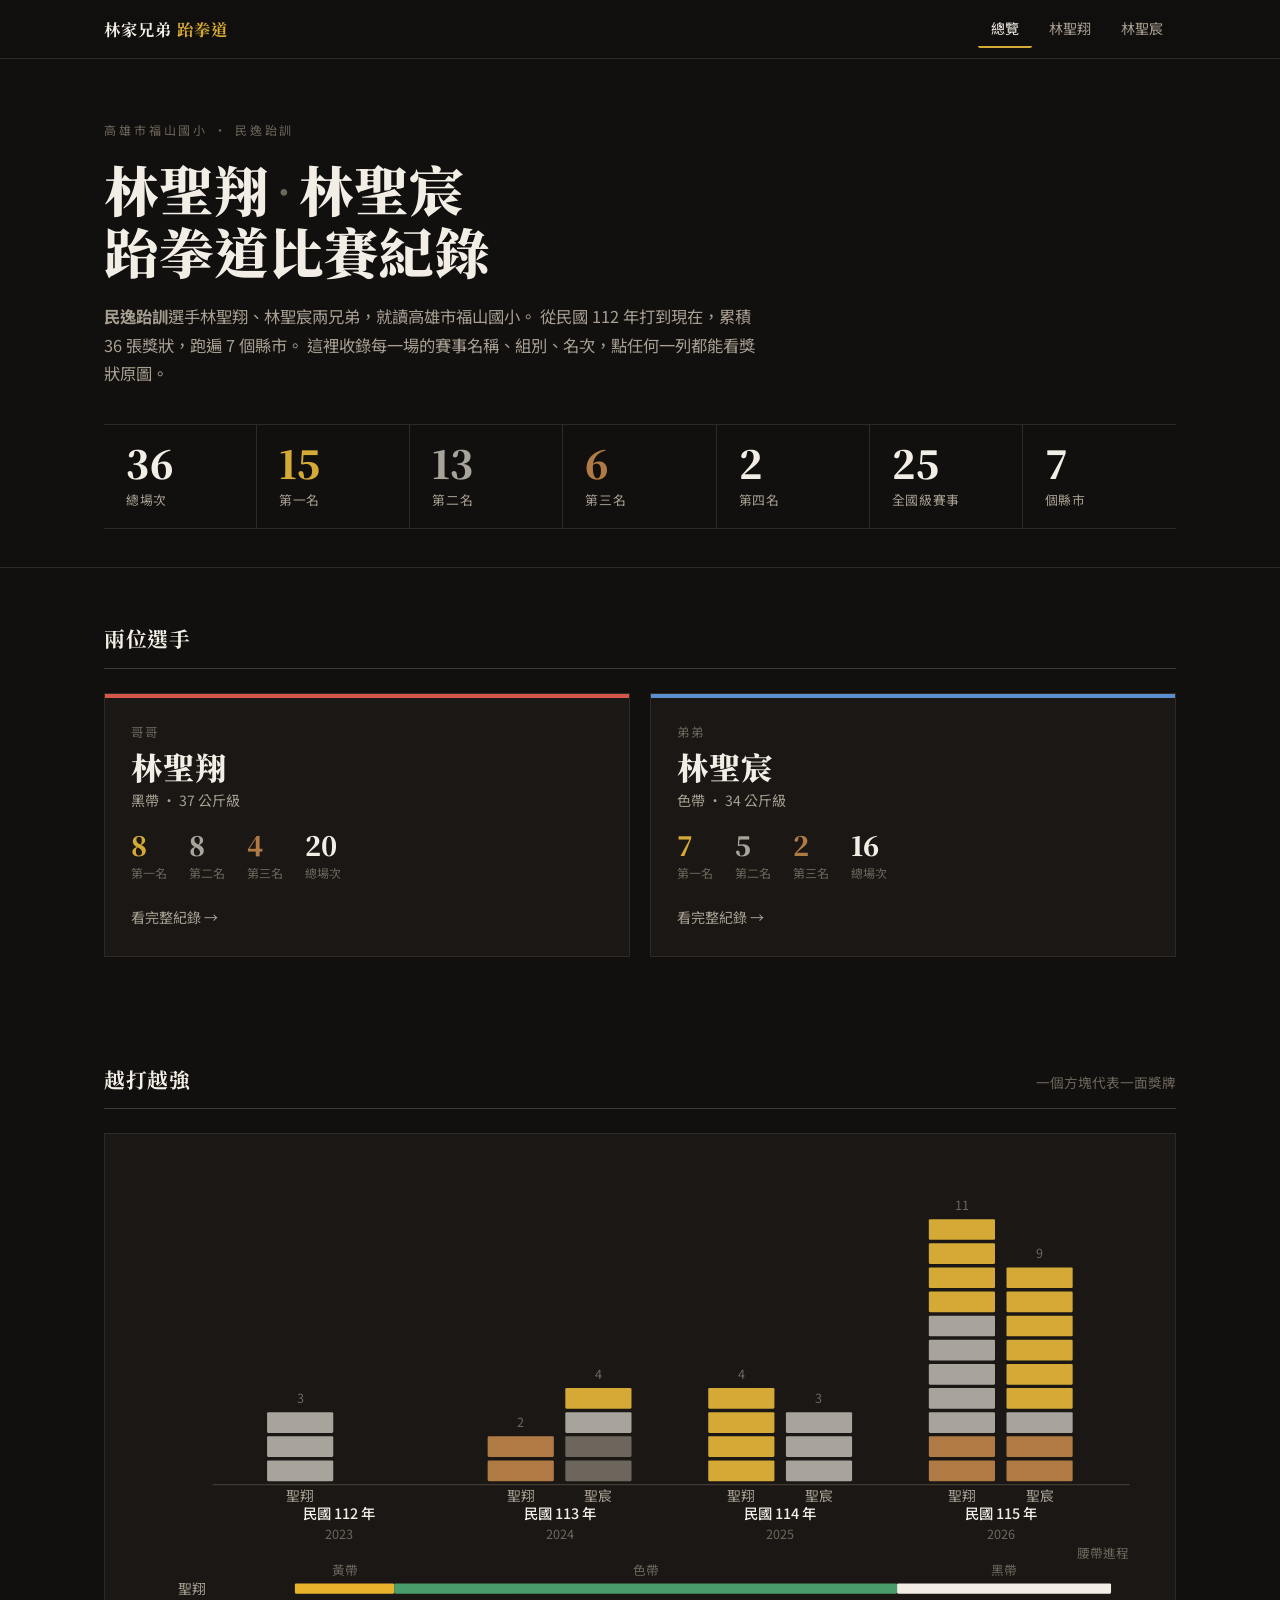
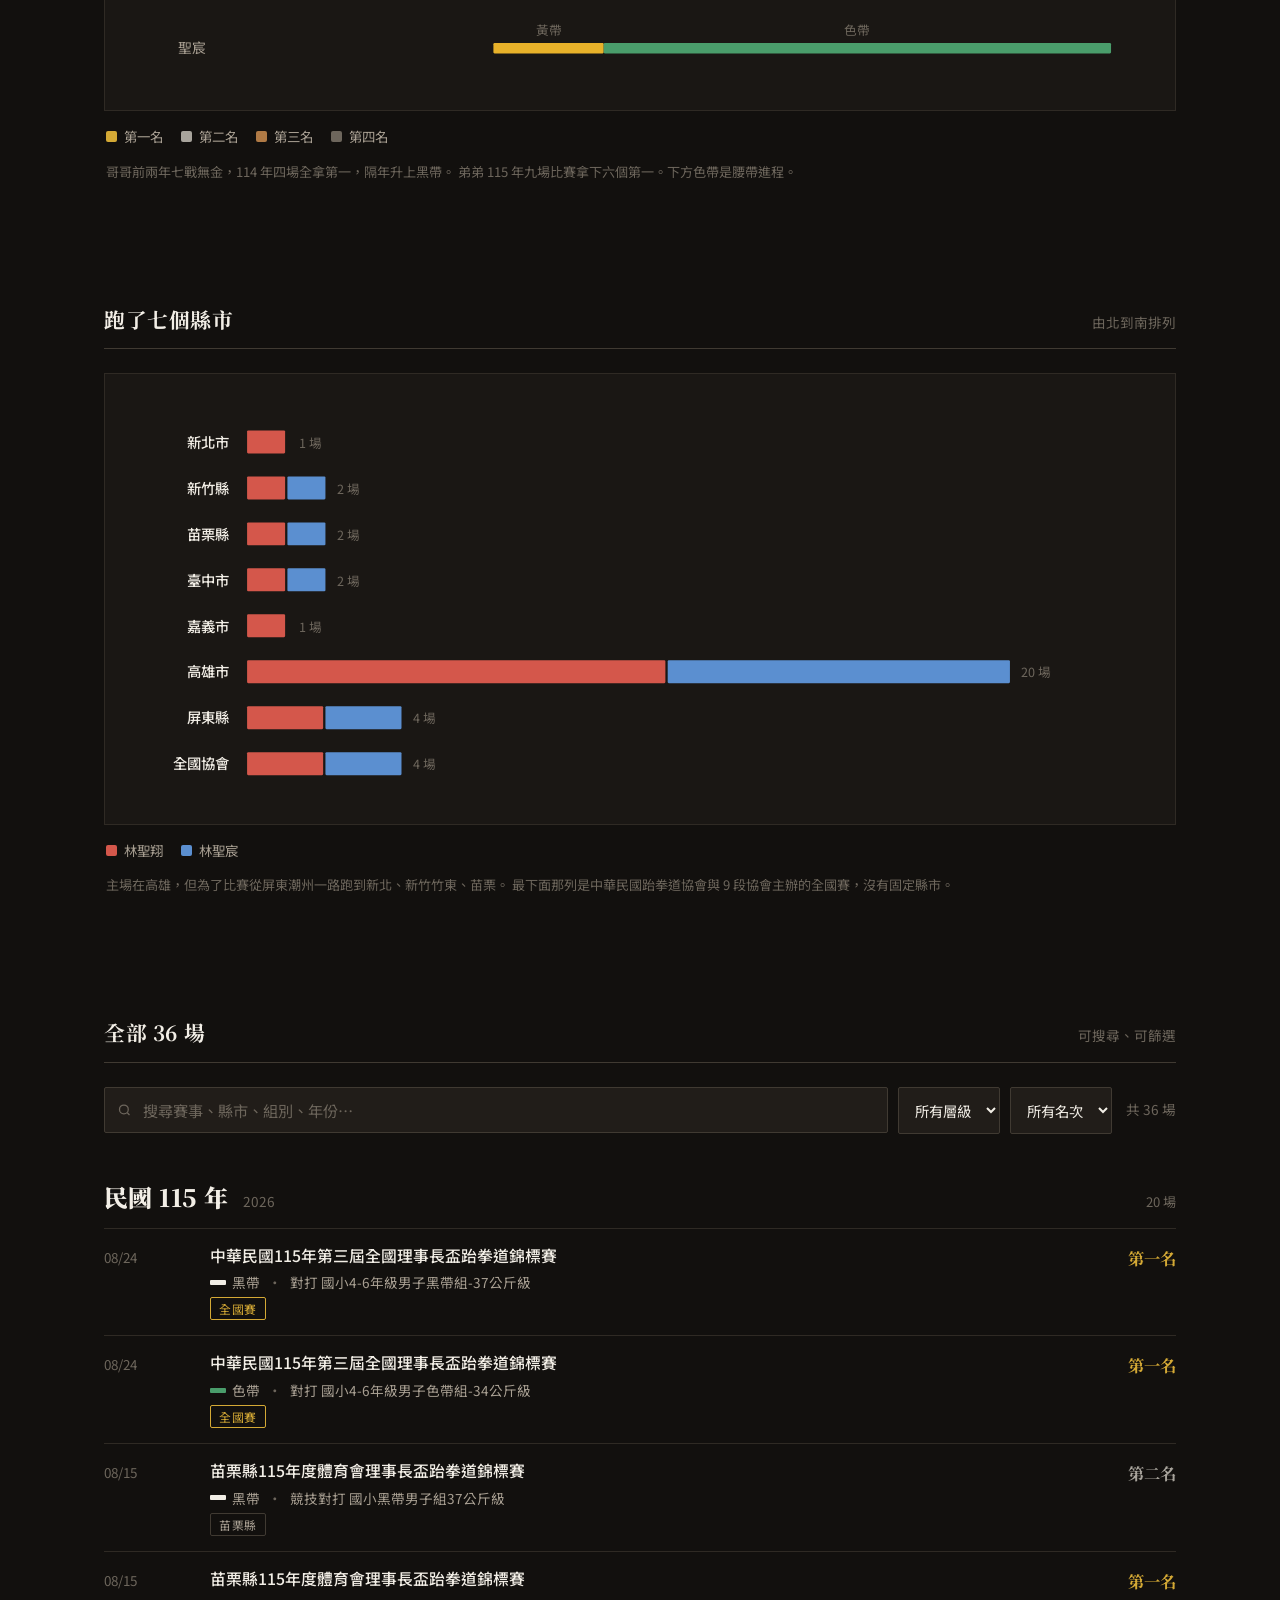
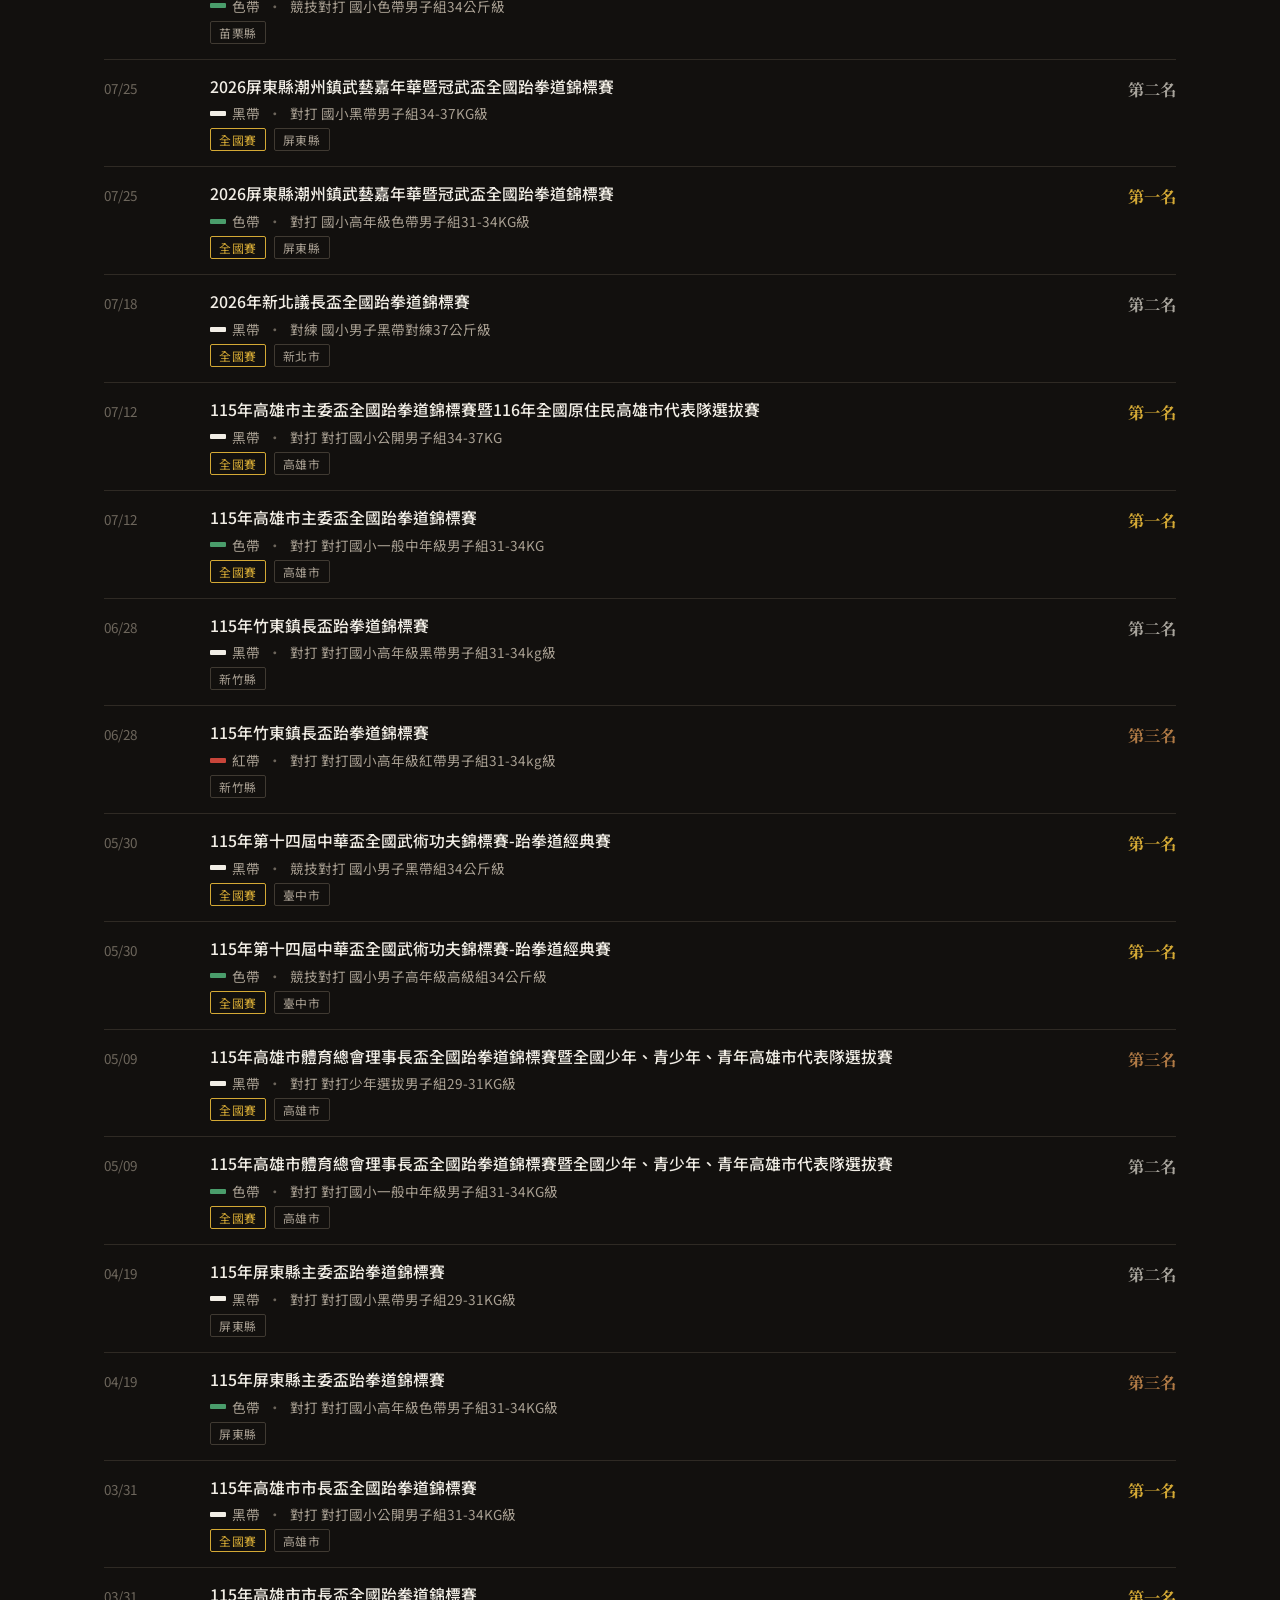
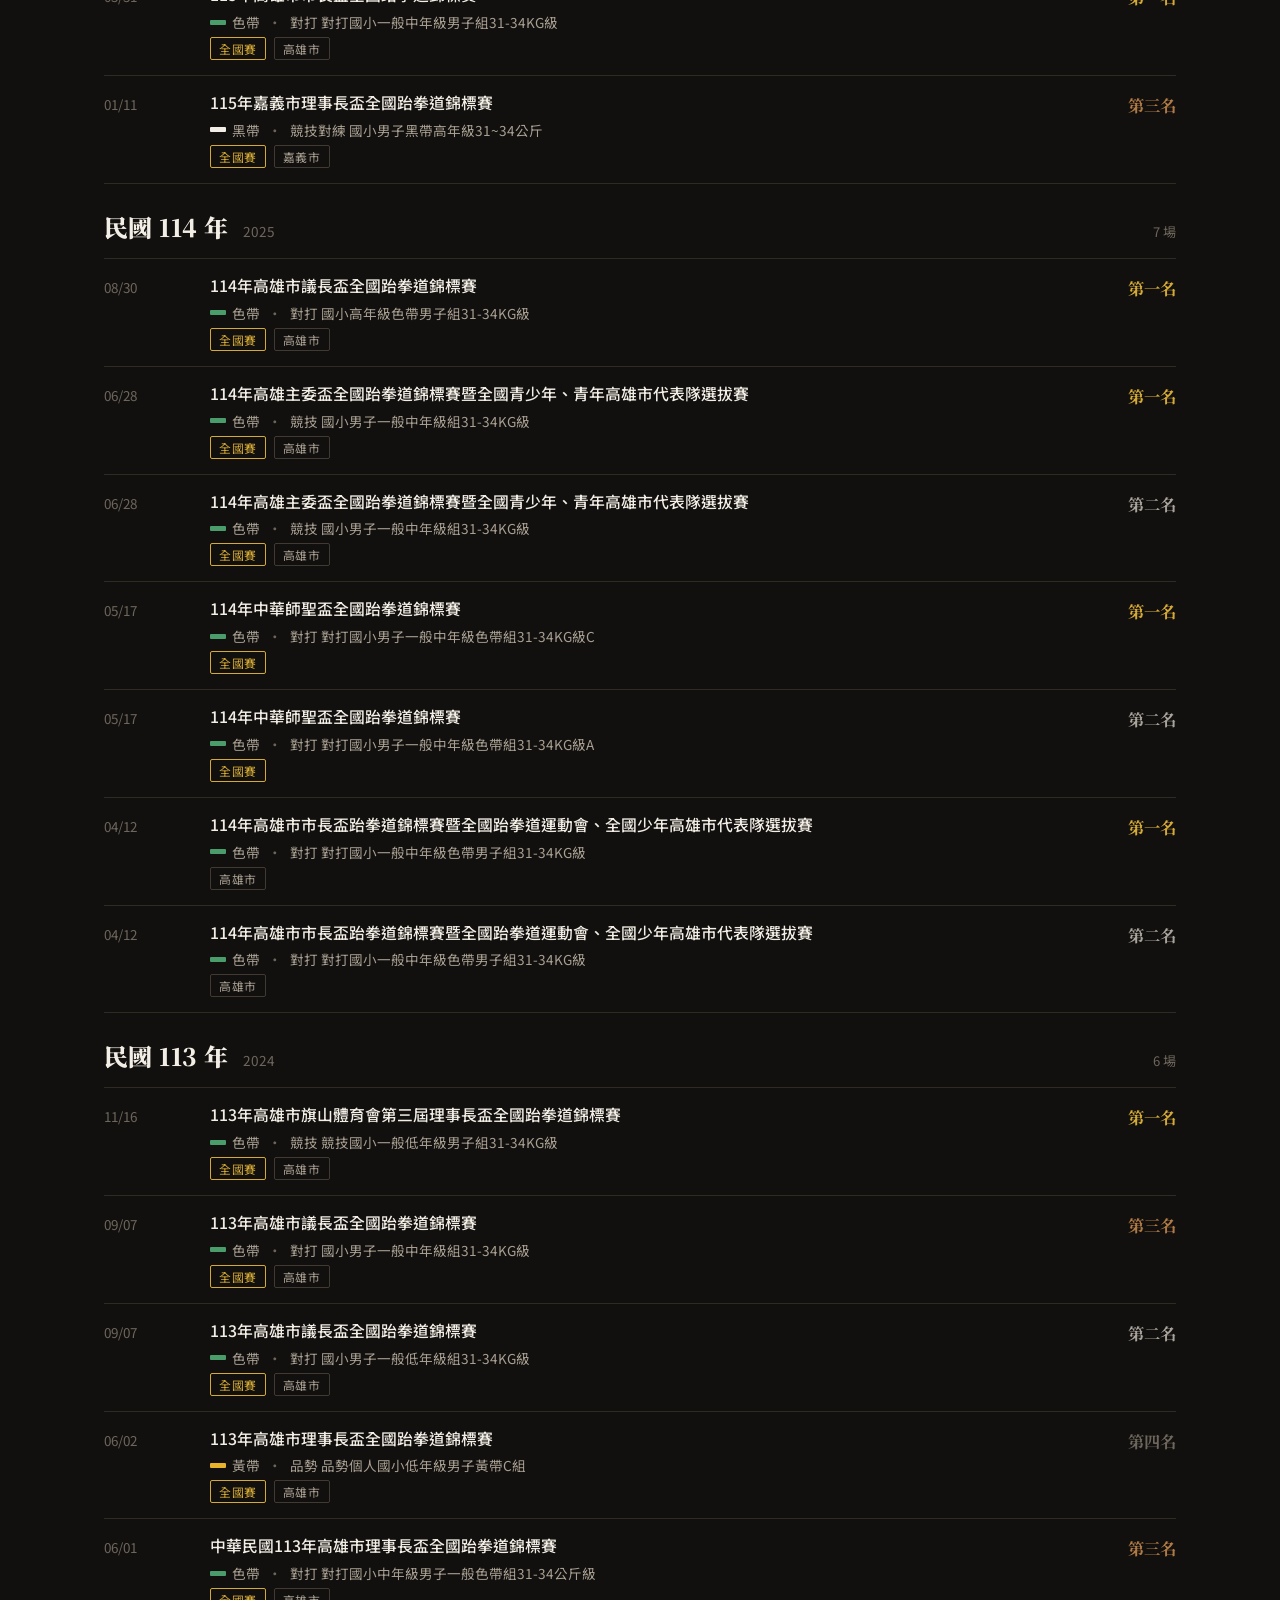
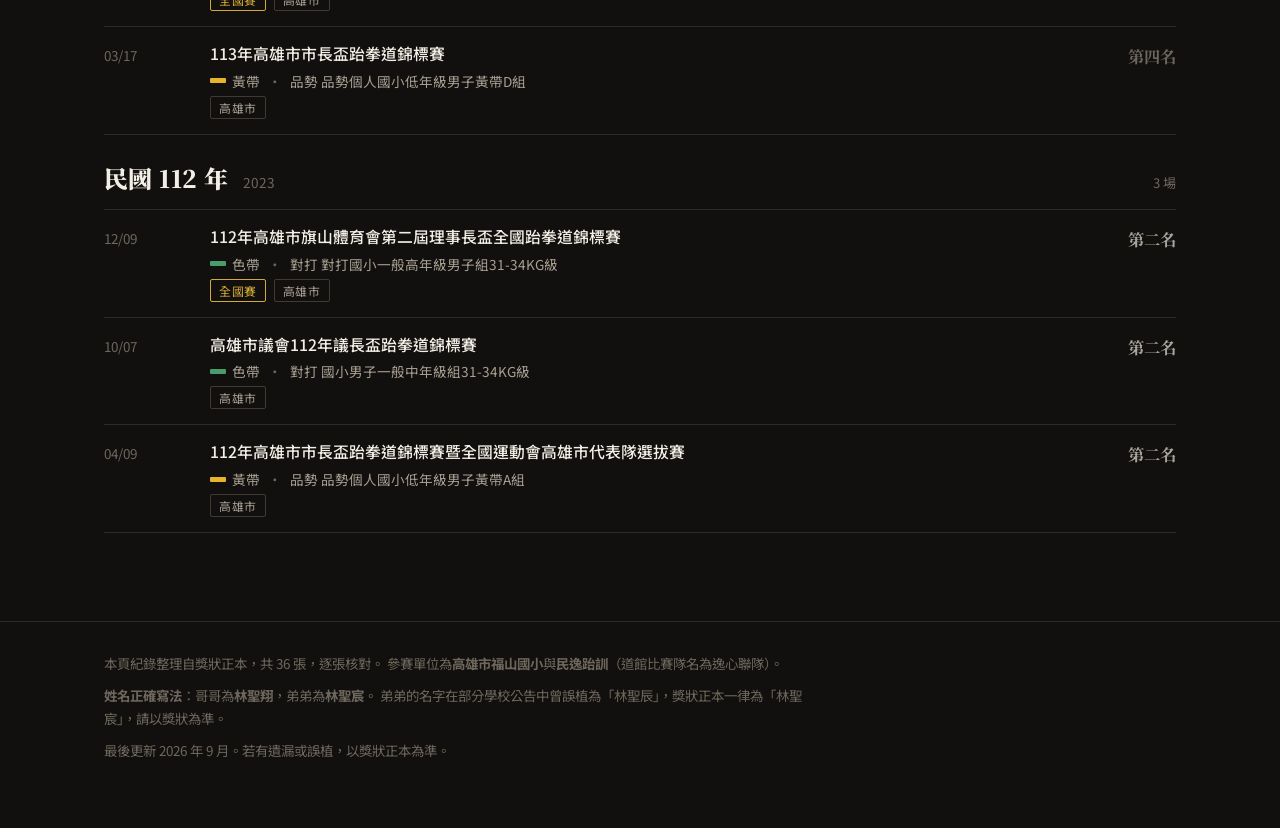
==== commit ad3183a5: "提高「民逸跆訓」的搜尋權重，並加上姓名正名說明 - 三頁標題改為「民逸跆訓 姓名」開頭 - 正文第一句寫出道館名與選手姓名的組合 - 結構化資料補上 SportsOrganization 民逸跆訓、隊" ====
--- a/docs/index.html
+++ b/docs/index.html
@@ -3,15 +3,15 @@
 <head>
 <meta charset="utf-8">
 <meta name="viewport" content="width=device-width,initial-scale=1">
-<title>林聖翔 林聖宸 跆拳道比賽紀錄</title>
+<title>民逸跆訓 林聖翔 林聖宸 跆拳道比賽紀錄</title>
 <meta name="description" content="高雄市福山國小、民逸跆訓，林聖翔與林聖宸兩兄弟民國 112 至 115 年跆拳道比賽獲獎紀錄，共 36 場，橫跨 7 個縣市。每一場都附獎狀原圖。">
-<meta property="og:title" content="林聖翔 林聖宸 跆拳道比賽紀錄">
+<meta property="og:title" content="民逸跆訓 林聖翔 林聖宸 跆拳道比賽紀錄">
 <meta property="og:description" content="高雄市福山國小、民逸跆訓，林聖翔與林聖宸兩兄弟民國 112 至 115 年跆拳道比賽獲獎紀錄，共 36 場，橫跨 7 個縣市。每一場都附獎狀原圖。">
 <meta property="og:type" content="profile">
 <meta name="robots" content="index,follow">
 <link rel="preconnect" href="https://fonts.gstatic.com" crossorigin><link rel="stylesheet" href="https://fonts.googleapis.com/css2?family=Noto+Serif+TC:wght@700;900&family=Noto+Sans+TC:wght@400;500;700&display=swap">
 <link rel="canonical" href="https://ruru02044567.github.io/lin-brothers-taekwondo/index.html">
-<script type="application/ld+json">{"@context": "https://schema.org", "@type": "WebSite", "name": "林聖翔 林聖宸 跆拳道比賽紀錄", "url": "https://ruru02044567.github.io/lin-brothers-taekwondo/", "inLanguage": "zh-Hant-TW", "about": [{"@type": "Person", "name": "林聖翔"}, {"@type": "Person", "name": "林聖宸"}], "description": "高雄市福山國小、民逸跆訓，林聖翔與林聖宸兩兄弟民國 112 至 115 年跆拳道比賽獲獎紀錄，共 36 場，橫跨 7 個縣市，每一場都附獎狀原圖。"}</script>
+<script type="application/ld+json">{"@context": "https://schema.org", "@type": "WebSite", "name": "林聖翔 林聖宸 跆拳道比賽紀錄", "url": "https://ruru02044567.github.io/lin-brothers-taekwondo/", "inLanguage": "zh-Hant-TW", "about": [{"@type": "Person", "name": "林聖翔"}, {"@type": "Person", "name": "林聖宸"}, {"@type": "SportsOrganization", "name": "民逸跆訓", "alternateName": "逸心聯隊", "sport": "跆拳道", "areaServed": {"@type": "City", "name": "高雄市"}}], "keywords": "民逸跆訓, 逸心聯隊, 林聖翔, 林聖宸, 福山國小, 高雄跆拳道, 跆拳道比賽紀錄", "description": "高雄市福山國小、民逸跆訓，林聖翔與林聖宸兩兄弟民國 112 至 115 年跆拳道比賽獲獎紀錄，共 36 場，橫跨 7 個縣市，每一場都附獎狀原圖。"}</script>
 <link rel="stylesheet" href="style.css">
 </head>
 <body>
@@ -22,7 +22,8 @@
 <div class="hero"><div class="wrap">
 <div class="eyebrow">高雄市福山國小 · 民逸跆訓</div>
 <h1>林聖翔<span class="sep">·</span>林聖宸<br>跆拳道比賽紀錄</h1>
-<p class="sub">兩兄弟從民國 112 年打到現在，累積 36 張獎狀，跑遍 7 個縣市。
+<p class="sub"><b>民逸跆訓</b>選手林聖翔、林聖宸兩兄弟，就讀高雄市福山國小。
+從民國 112 年打到現在，累積 36 張獎狀，跑遍 7 個縣市。
 這裡收錄每一場的賽事名稱、組別、名次，點任何一列都能看獎狀原圖。</p>
 <div class="stats"><div class="stat"><div class="n">36</div><div class="k">總場次</div></div><div class="stat g"><div class="n">15</div><div class="k">第一名</div></div><div class="stat s"><div class="n">13</div><div class="k">第二名</div></div><div class="stat b"><div class="n">6</div><div class="k">第三名</div></div><div class="stat "><div class="n">2</div><div class="k">第四名</div></div><div class="stat"><div class="n">25</div><div class="k">全國級賽事</div></div><div class="stat"><div class="n">7</div><div class="k">個縣市</div></div></div>
 </div></div>
@@ -221,7 +222,10 @@
 <div class="lb-cap"><div class="t" id="lbTitle"></div><div class="d" id="lbDesc"></div></div>
 </div></div>
 <footer><div class="wrap">
-<p>本頁紀錄整理自獎狀正本，共 36 張，逐張核對。單位為高雄市福山國小與民逸跆訓。</p>
+<p>本頁紀錄整理自獎狀正本，共 36 張，逐張核對。
+參賽單位為<b>高雄市福山國小</b>與<b>民逸跆訓</b>（道館比賽隊名為逸心聯隊）。</p>
+<p><b>姓名正確寫法</b>：哥哥為<b>林聖翔</b>，弟弟為<b>林聖宸</b>。
+弟弟的名字在部分學校公告中曾誤植為「林聖辰」，獎狀正本一律為「林聖宸」，請以獎狀為準。</p>
 <p>最後更新 2026 年 9 月。若有遺漏或誤植，以獎狀正本為準。</p>
 </div></footer>
 <script src="app.js"></script>
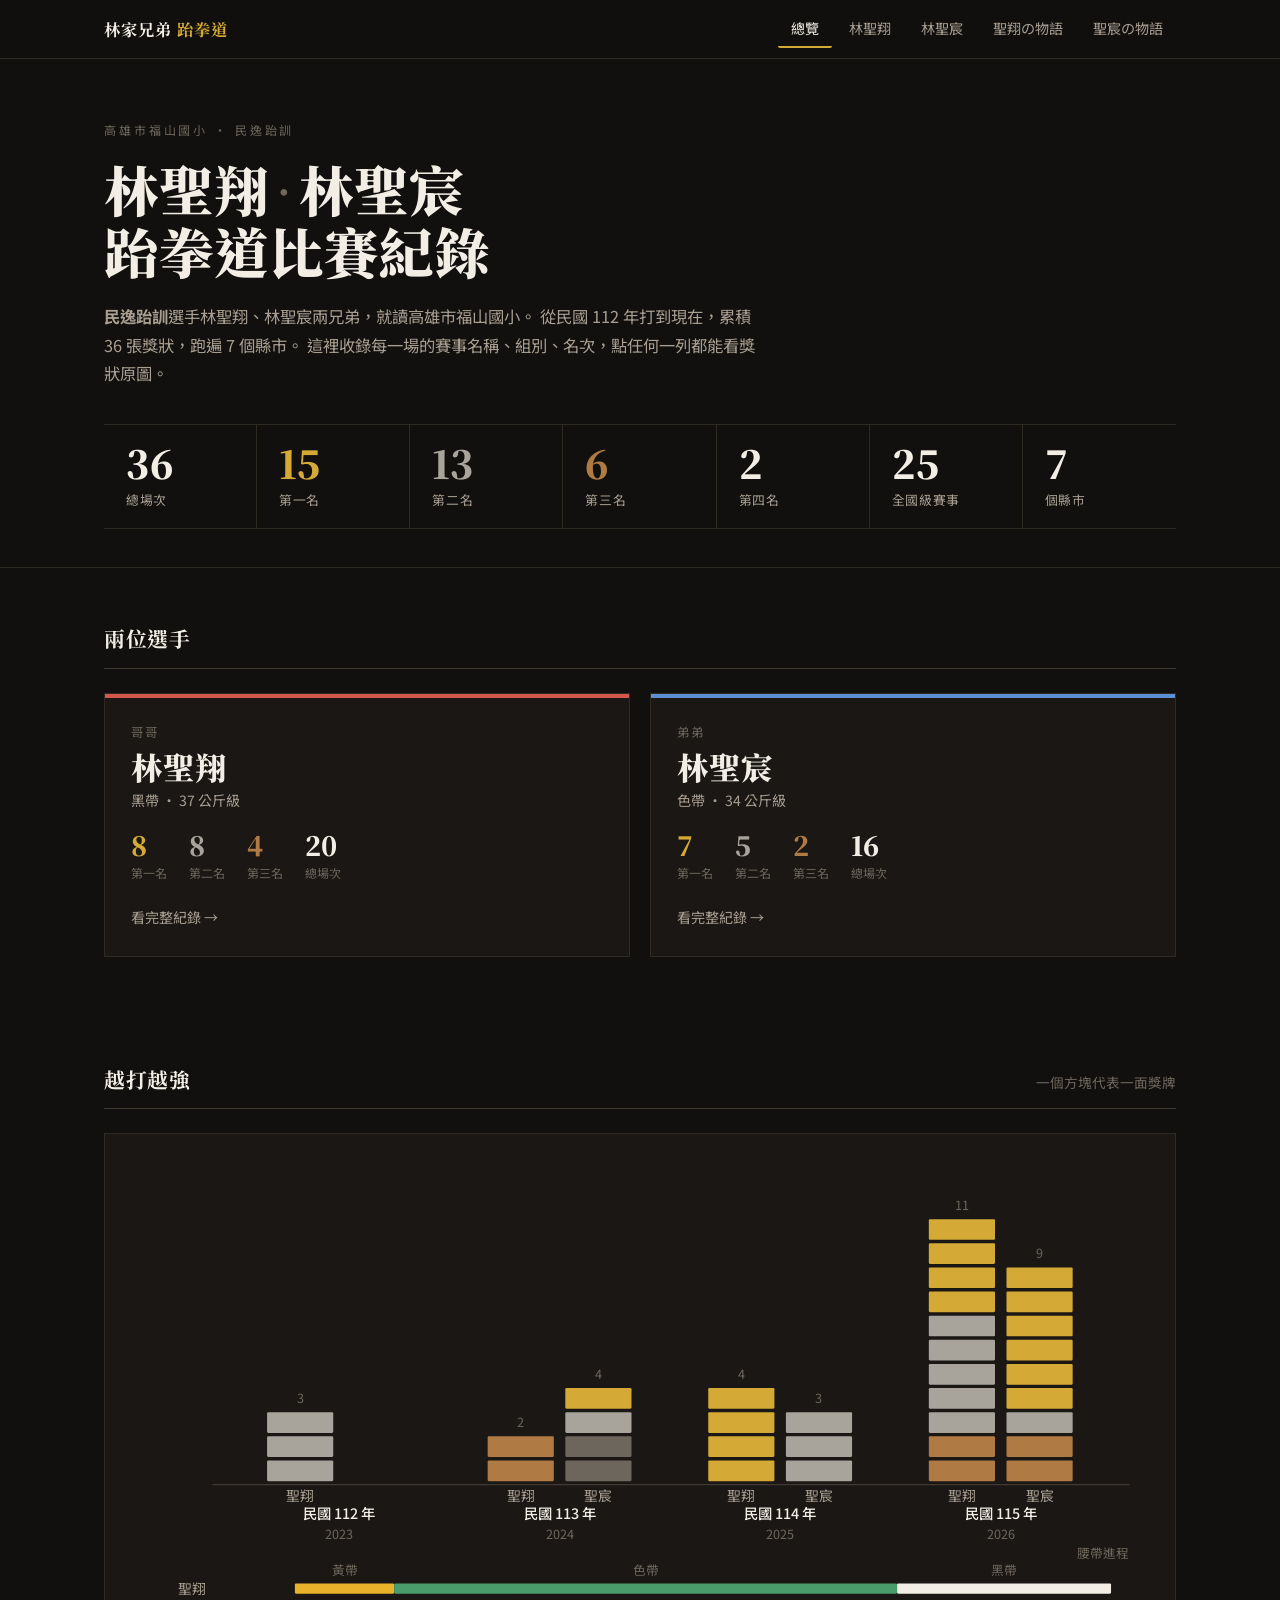
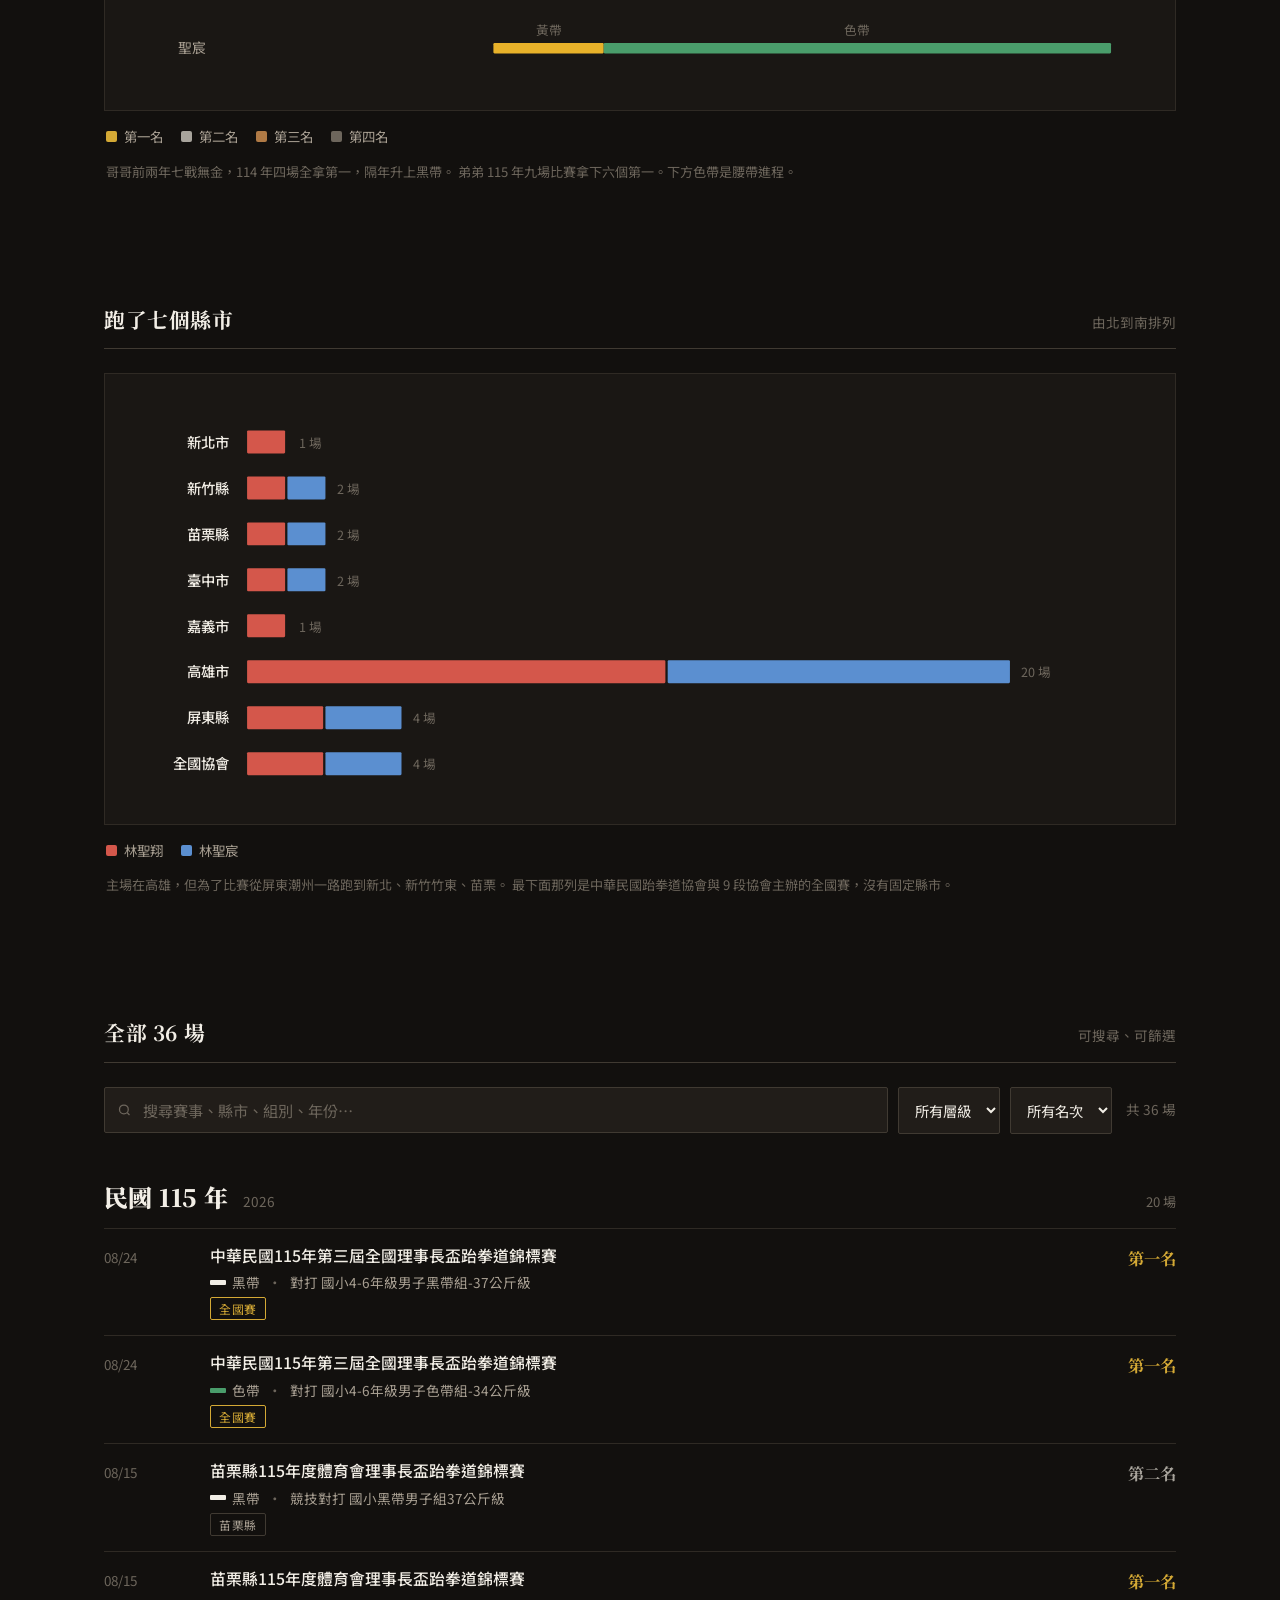
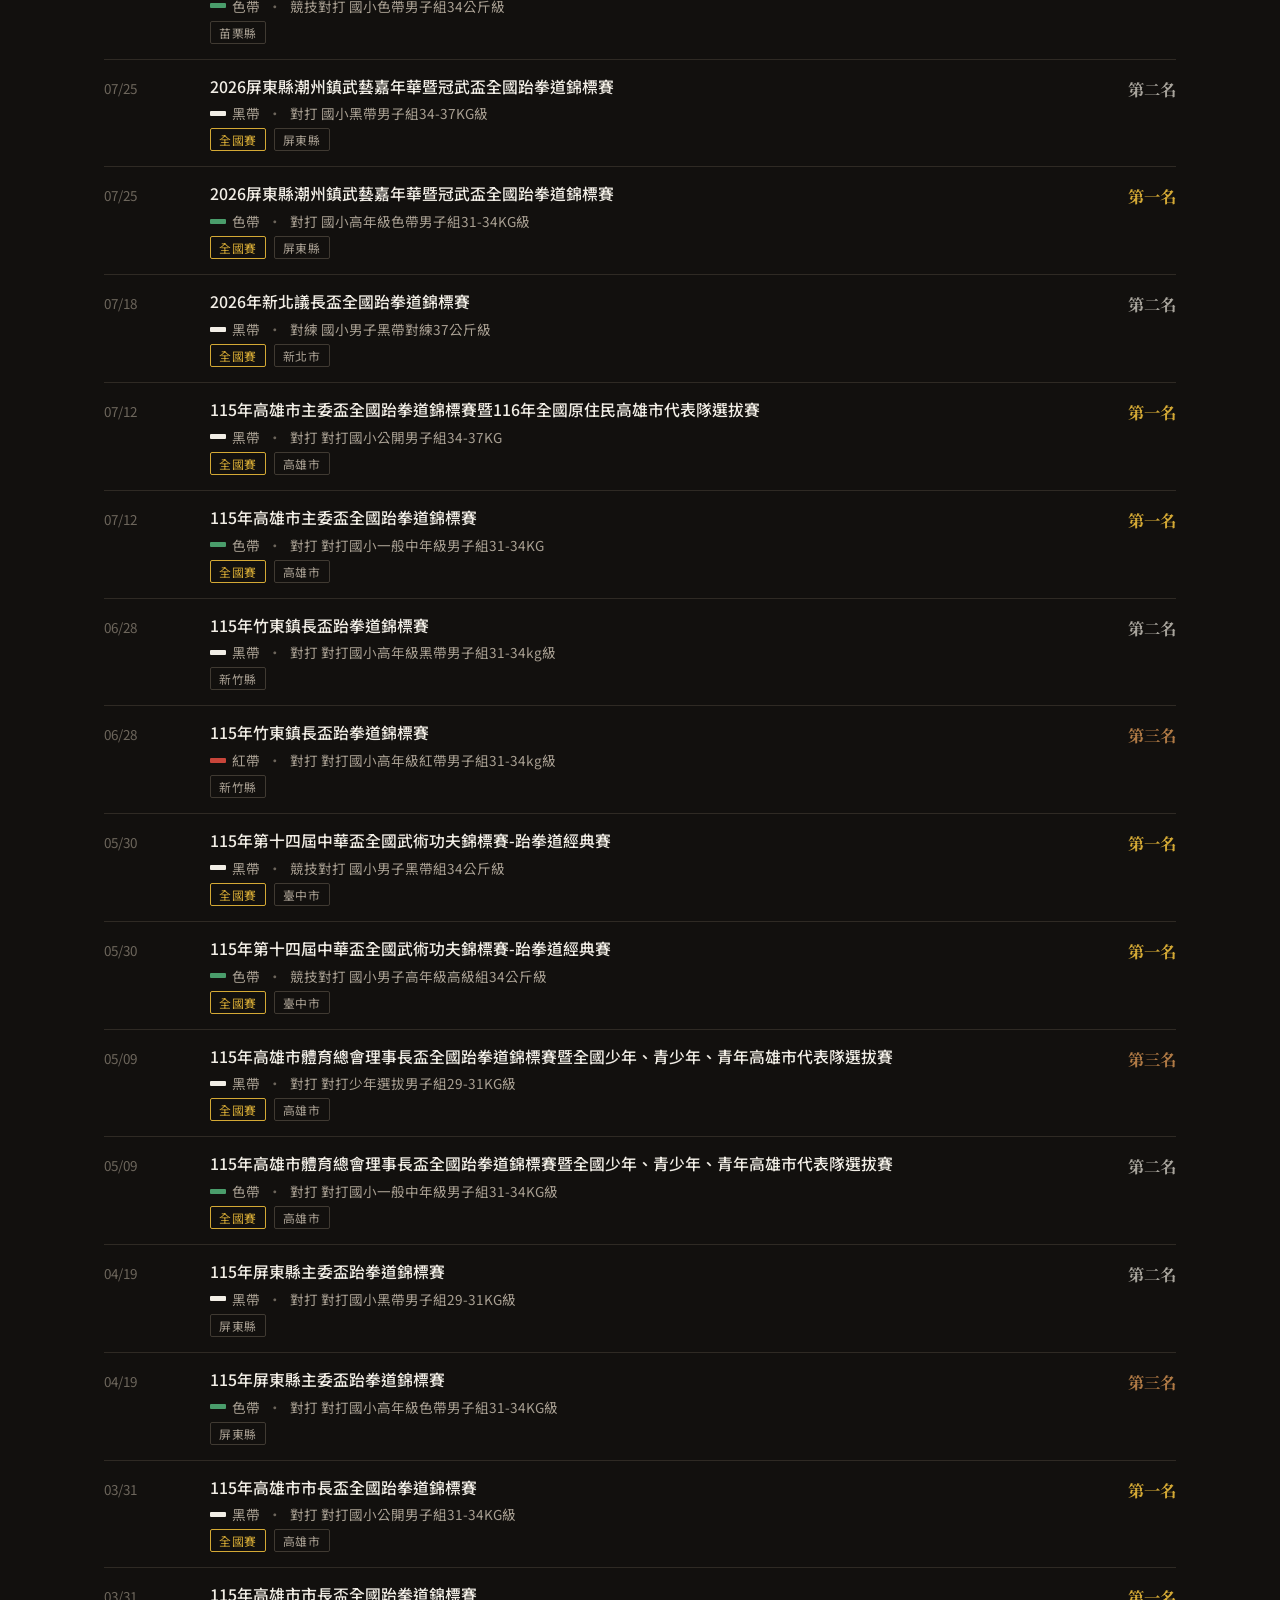
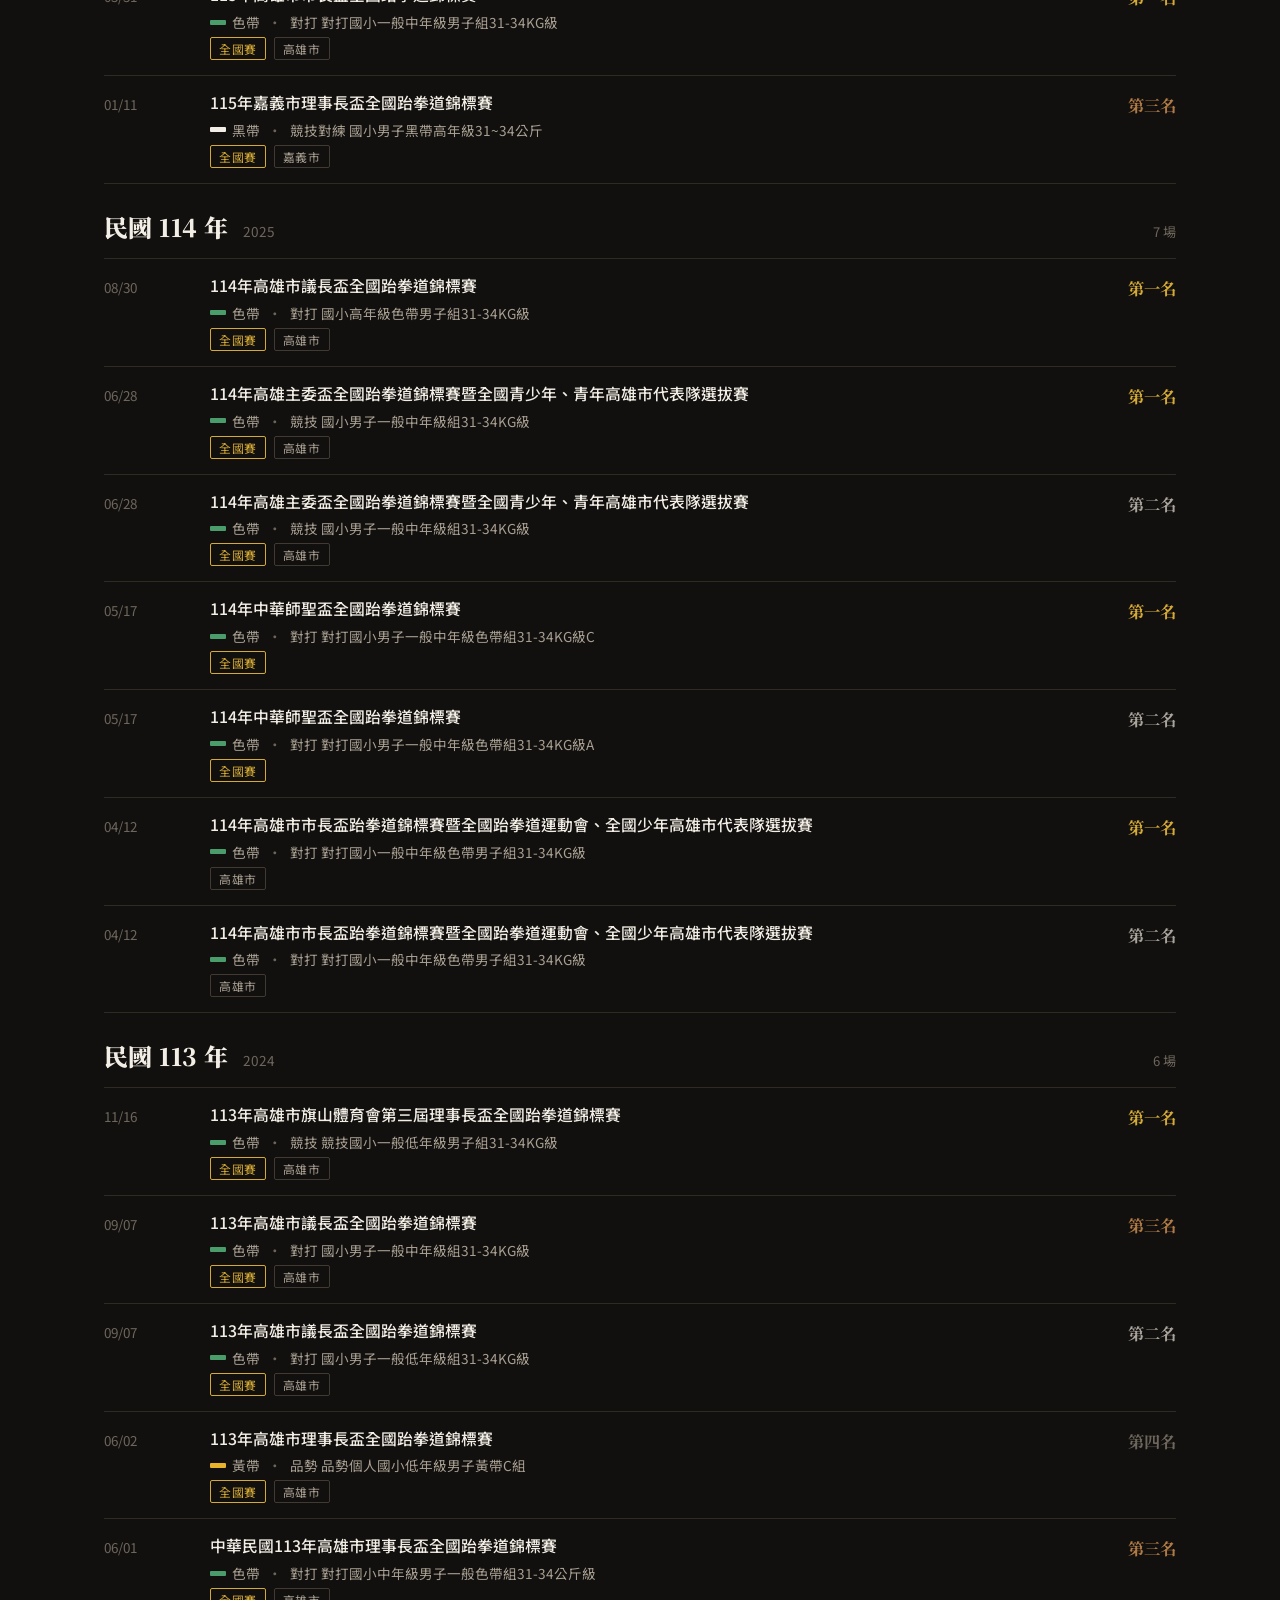
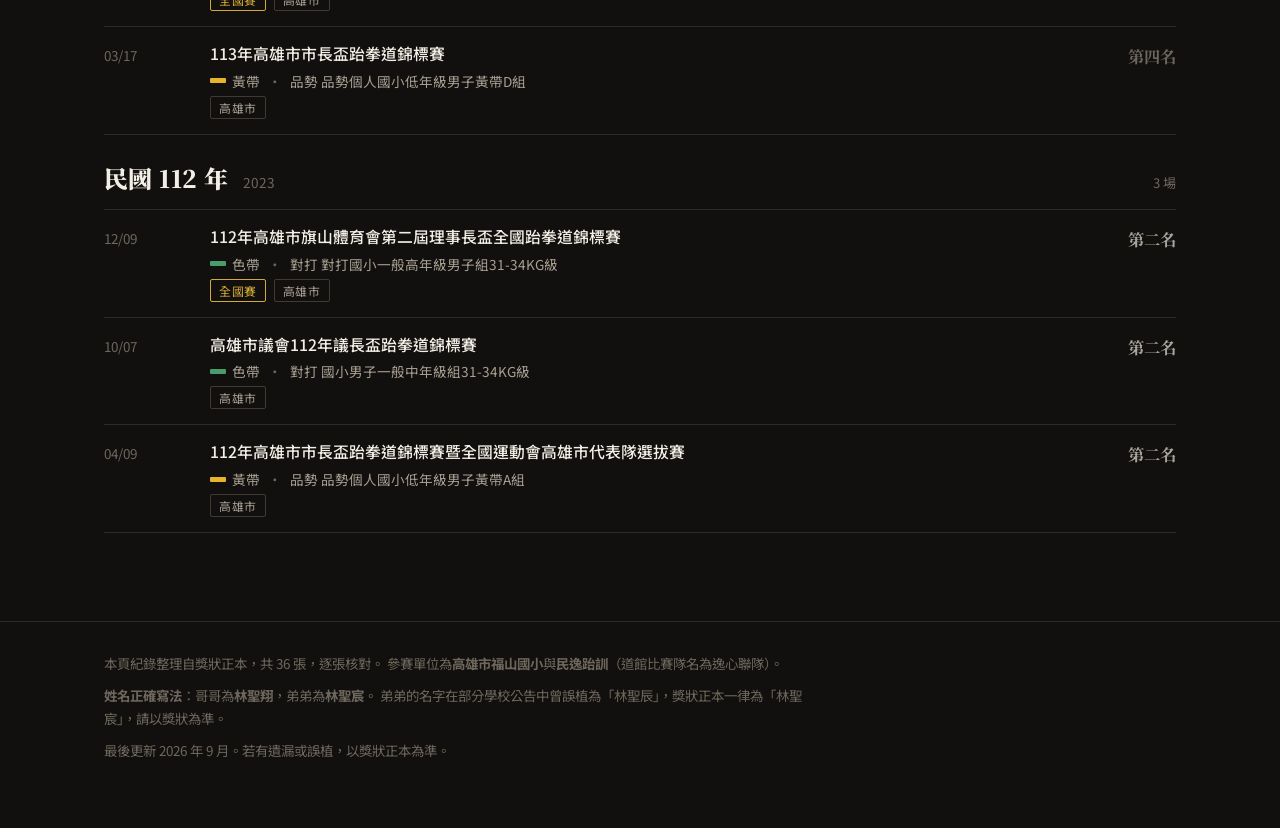
==== commit 12d2a225: "加上兩兄弟故事頁（漫畫版）與入口橫幅 Co-Authored-By: Claude Fable 5.1 <noreply@anthropic.com>" ====
--- a/docs/index.html
+++ b/docs/index.html
@@ -17,7 +17,7 @@
 <body>
 <header class="topbar"><div class="wrap">
 <div class="brand">林家兄弟 <span>跆拳道</span></div>
-<nav class="navlinks"><a href="index.html" class="on">總覽</a><a href="lin-sheng-xiang.html">林聖翔</a><a href="lin-sheng-chen.html">林聖宸</a></nav>
+<nav class="navlinks"><a href="index.html" class="on">總覽</a><a href="lin-sheng-xiang.html">林聖翔</a><a href="lin-sheng-chen.html">林聖宸</a><a href="story/xiang.html">聖翔の物語</a><a href="story/chen.html">聖宸の物語</a></nav>
 </div></header>
 <div class="hero"><div class="wrap">
 <div class="eyebrow">高雄市福山國小 · 民逸跆訓</div>
